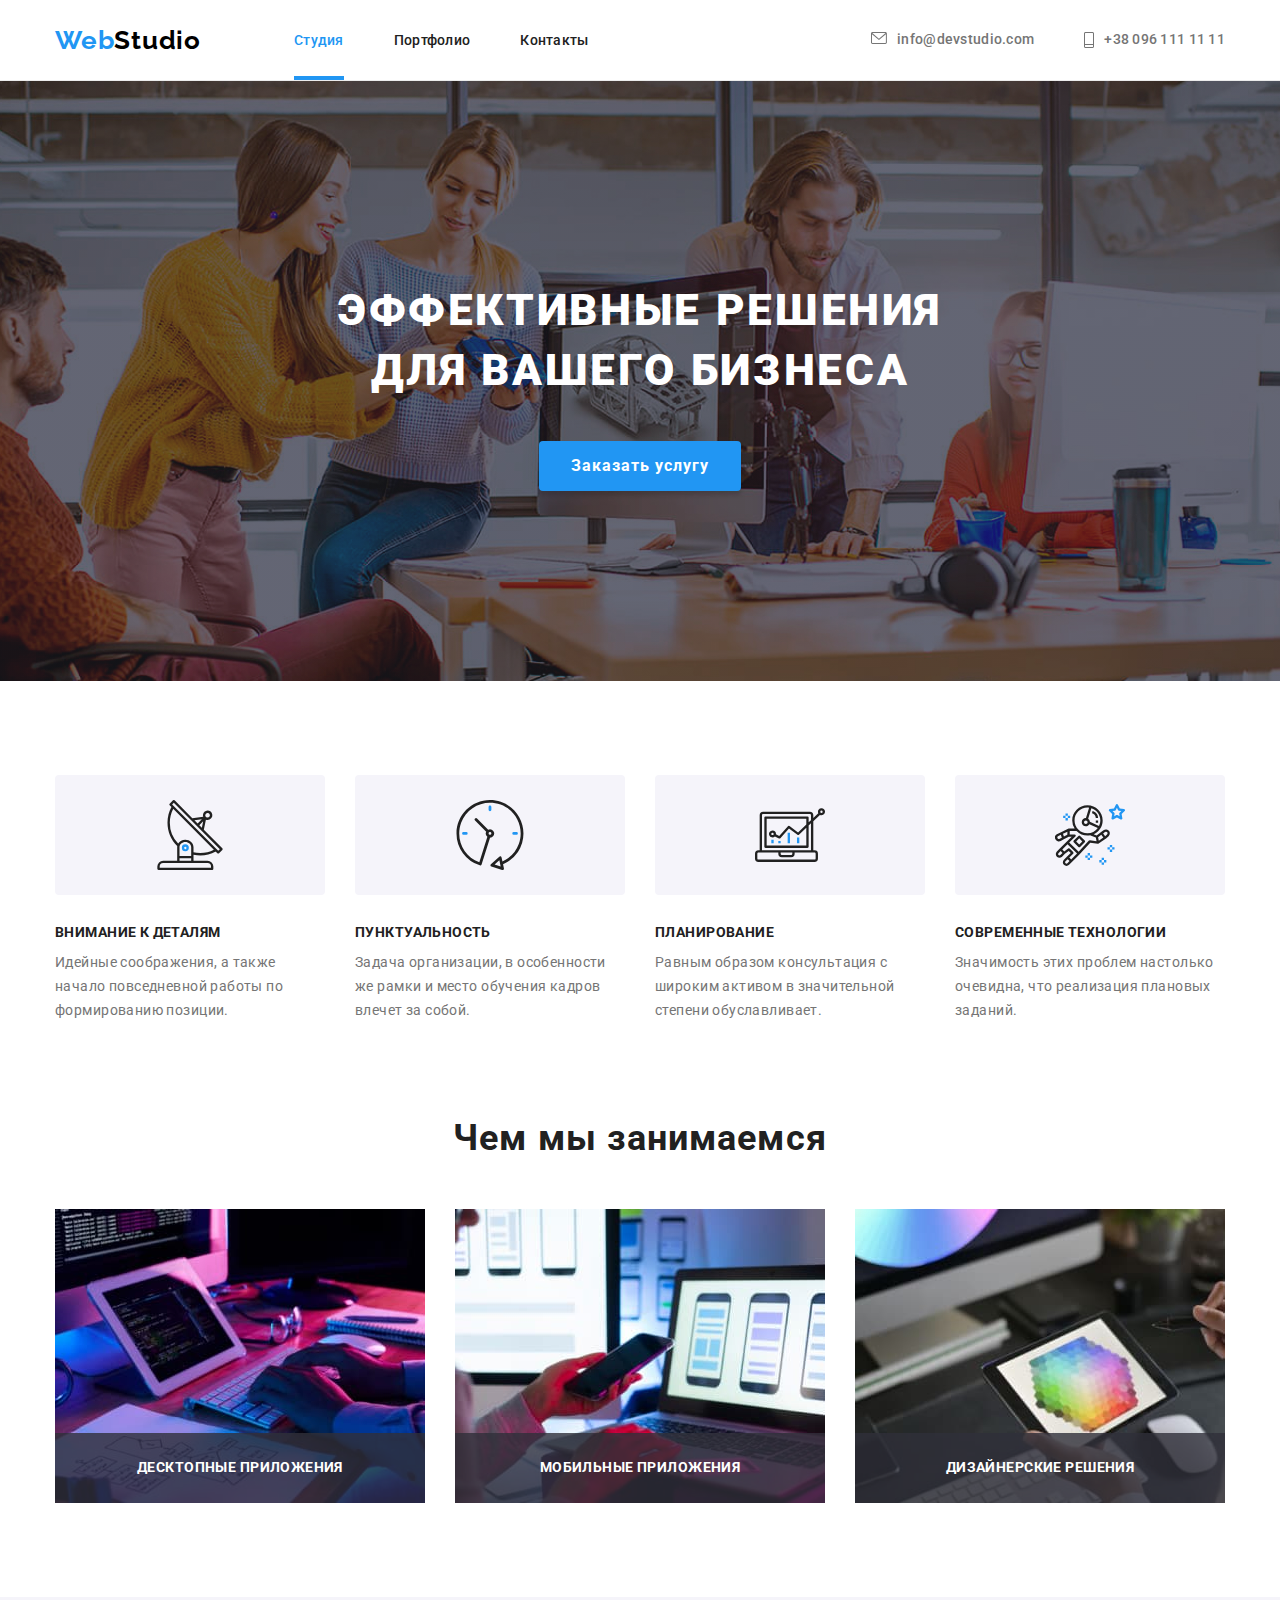
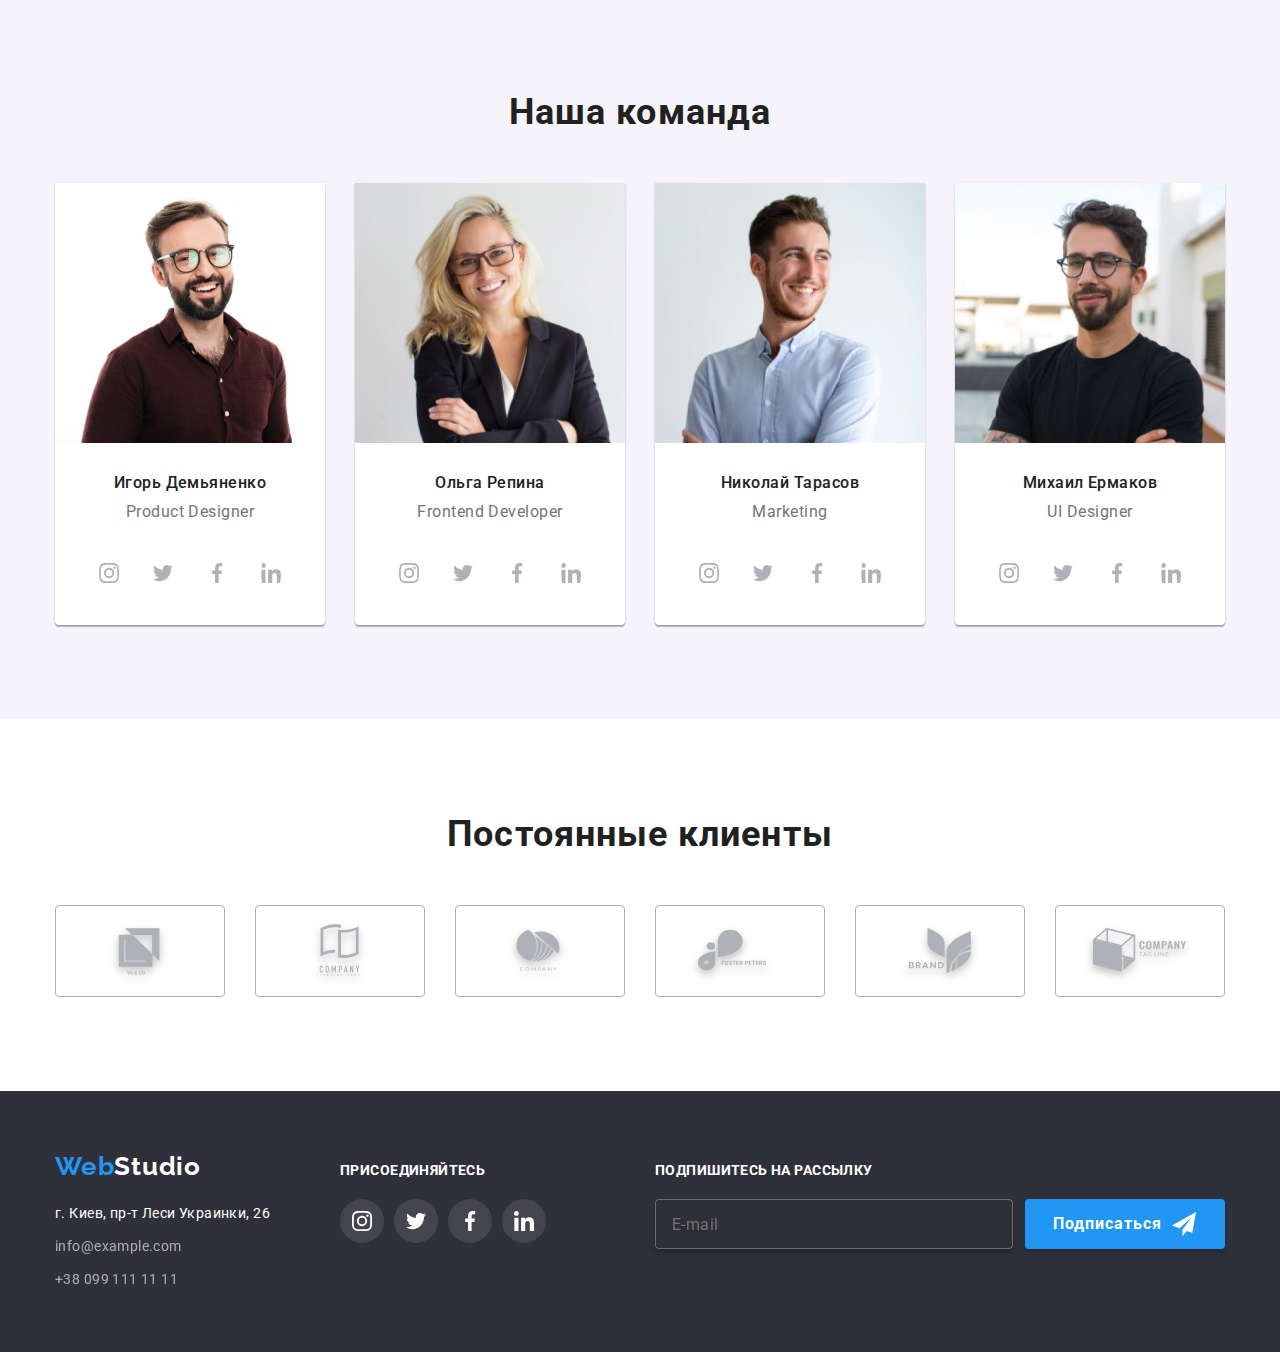
==== index.html @ 556a6ecd "Initial commit" ====
<!DOCTYPE html>
<html lang="ru">
  <head>
    <meta charset="UTF-8" />
    <meta http-equiv="X-UA-Compatible" content="IE=edge" />
    <meta name="viewport" content="width=device-width, initial-scale=1.0" />
    <title>Document</title>
    <link rel="preconnect" href="https://fonts.googleapis.com">
    <link rel="preconnect" href="https://fonts.gstatic.com" crossorigin>
    <link href="https://fonts.googleapis.com/css2?family=Raleway:wght@700&family=Roboto:wght@400;500;700;900&display=swap"
      rel="stylesheet">
    <!-- Normalize -->
    <link
      rel="stylesheet"
      href="https://cdnjs.cloudflare.com/ajax/libs/modern-normalize/1.1.0/modern-normalize.min.css"
    />
    <!-- Custom styles -->
    <link rel="stylesheet" href="./css/styles.css" />
  </head>
  <body class="body">
    <!--header-->
    <header class="header-menu">
      <div class="container header-container">
        <div class="nav-container">
          <nav class="site-nav">
            <a href="index.html" lang="en" class="logo"
              >Web<span lang="en" class="studio">Studio</span></a
            >
            <div class="nav-site-contact">
              <div class="list-contact">
                <ul class="list">
                  <li class="item">
                    <a href="./index.html" class="active-title">Студия</a>
                  </li>
                  <li class="item">
                    <a href="./portfolio.html" class="title">Портфолио</a>
                  </li>
                  <li class="item"><a href="" class="title">Контакты</a></li>
                </ul>
              </div>
            </div>
          </nav>
          <ul class="list">
            <li class="link-contact">
              <a href="mailto:info@devstudio.com" class="header-link">
                <svg class="studio-icon" width="16" height="12">
                  <use href="./images/icons/sprite1.svg#icon-envelope"></use>
                </svg>
                info@devstudio.com</a
              >
            </li>
            <li class="link-contact">
              <a href="tel:+380961111111" class="header-link">
                <svg class="studio-icon" width="10" height="16">
                  <use href="./images/icons/sprite1.svg#icon-Vector"></use>
                </svg>
                +38 096 111 11 11</a
              >
            </li>
          </ul>
        </div>
      </div>
    </header>
    <!--Main-->
    <main>
      <!--effective desicions for your business-->
      <section class="hero-section">
        <div class="hero">
          <h1 class="hero-title">Эффективные решения для вашего бизнеса</h1>
          <button type="button" class="hero-button" data-modal-open="">Заказать услугу</button>
          <div class="backdrop is-hidden" data-modal="">
            <div class="modal">
              <button data-modal-close="" class="closes">
                <svg class="modal-close" width="30" height="30">
                  <use href="./images/icons/sprite1.svg#icon-close-black-18dp"></use>
                </svg>
              </button>
              <form class="modal-form">
              <strong class="modal-text">Оставьте свои данные, мы вам перезвоним</strong>
              <div class="modal-contact-container">
                <label class="modal-contact container-name" for="name">Имя</label>
                <input class="contact-input" type="text" name="name" id="name">
                <svg class="modal-contact-icon" width="18" height="18">
                  <use href="./images/icons/sprite1.svg#icon-person-black-18dp-1"></use>
                </svg>
              </div>
              <div class="modal-contact-container">
                <label class="modal-contact" for="tel">Телефон</label>
                <input class="contact-input" type="tel" name="tel" id="tel">
                <svg class="modal-contact-icon" width="18" height="18">
                  <use href="./images/icons/sprite1.svg#icon-phone-black-18dp-1"></use>
                </svg>
              </div>
              <div class="modal-contact-container">
                <label class="modal-contact" for="mail">Почта</label>
                <input class="contact-input" type="email" name="mail" id="mail">
                <svg class="modal-contact-icon" width="18" height="18">
                  <use href="./images/icons/sprite1.svg#icon-email-black-18dp-1"></use>
                </svg>
              </div>
              <label class="modal-comment" for="comment">Комментарий</label>
              <textarea class="modal-textarea" name="comment" id="comment" placeholder="Введите текст"></textarea>
              <label class="form-checkbox">
                <input class="visually-hidden form-checkbox-input" type="checkbox" name="checkbox" checked="">
                <span class="form-checkbox-custom">
                  <svg class="form-checkbox-icon" width="11" height="8">
                    <use href="./images/icons/sprite1.svg#icon-Vector_modal"></use>
                  </svg>
                </span>
                <span class="text-agreed">Соглашаюсь с рассылкой и принимаю <a class="modal-link" href="">Условия договора</a> </span>
              </label>
              <button class="modal-send" type="submit">Отправить</button>
            </form>
            </div>
          </div>
        </div>
      </section>
      <!--Advantages-->
      <section class="feature-section">
        <div class="container">
          <h2 hidden>Преимущества</h2>
          <ul class="list advantages-list">
            <li class="feature-list feature-item">
              <div class="feature-iconfill">
                <svg class="feature-icons" width="70" height="70">
                  <use href="./images/icons/sprite1.svg#icon-antenna-11"></use>
                </svg>
              </div>
              <h3 class="feature-title">Внимание к деталям</h3>
              <p class="feature-text">
                Идейные соображения, а также начало повседневной работы по
                формированию позиции.
              </p>
            </li>
            <li class="feature-list feature-item">
              <div class="feature-iconfill">
                <svg class="feature-icons" width="70" height="70">
                  <use href="./images/icons/sprite1.svg#icon-clock"></use>
                </svg>
              </div>
              <h3 class="feature-title">Пунктуальность</h3>
              <p class="feature-text">
                Задача организации, в особенности же рамки и место обучения
                кадров влечет за собой.
              </p>
            </li>
            <li class="feature-list feature-item">
              <div class="feature-iconfill">
                <svg class="feature-icons" width="70" height="70">
                  <use href="./images/icons/sprite1.svg#icon-diagram-11"></use>
                </svg>
              </div>
              <h3 class="feature-title">Планирование</h3>
              <p class="feature-text">
                Равным образом консультация с широким активом в значительной
                степени обуславливает.
              </p>
            </li>
            <li class="feature-list feature-item">
              <div class="feature-iconfill">
                <svg class="feature-icons" width="70" height="70">
                  <use href="./images/icons/sprite1.svg#icon-astronaut-11"></use>
                </svg>
              </div>
              <h3 class="feature-title">Современные технологии</h3>
              <p class="feature-text">
                Значимость этих проблем настолько очевидна, что реализация
                плановых заданий.
              </p>
            </li>
          </ul>
        </div>
      </section>
      <!--Activity-->
      <section class="activity-section">
        <div class="container">
          <h2 class="section-title">Чем мы занимаемся</h2>
          <div class="activity-items">
            <ul class="list">
              <li class="activity-list">
                <div class="activity-card">
                <img src="./images/analysis.jpg" alt="analysis" width="370" />
                <div class="activity-position">
                <p class="activity-position-text">Десктопные приложения</p></div></div>
              </li>
              <li class="activity-list">
                <div class="activity-card">
                <img
                  src="./images/consulting.jpg"
                  alt="consulting"
                  width="370"
                />
                <div class="activity-position">
                  <p class="activity-position-text">Мобильные приложения</p>
                </div></div>
              </li>
              <li class="activity-list">
                <div class="activity-card">
                <img
                  src="./images/representation.jpg"
                  alt="representation"
                  width="370"
                />
                <div class="activity-position">
                  <p class="activity-position-text">Дизайнерские решения</p>
                </div></div>
              </li>
            </ul>
          </div>
        </div>
      </section>
      <!--Team-->
      <section class="team">
        <div class="container">
          <h2 class="section-title">Наша команда</h2>
          <ul class="list">
            <li class="team-list">
              <img src="./images/demjanenko.jpg" alt="demjanenko" width="270" />
              <div class="team-description">
                <h3 class="team-name">Игорь Демьяненко</h3>
                <p lang="en" class="team-text">Product Designer</p>
              </div>
              <ul class="socialicons-list list">
                <li class="team-icons">
                  <a
                    class="social-link link"
                    href="instagram"
                    target="_blank"
                    rel="noopener noreffer"
                    aria-label="Instagram-icon"
                  >
                    <svg class="social-icons" width="20" height="20">
                      <use
                        href="./images/icons/sprite1.svg#icon-instagram-2"
                      ></use></svg></a>
                </li>
                <li class="team-icons">
                  <a
                    class="social-link link"
                    href="twitter"
                    target="_blank"
                    rel="noopener noreffer"
                    aria-label="Twitter-icon"
                  >
                    <svg class="social-icons" width="20" height="20">
                      <use
                        href="./images/icons/sprite1.svg#icon-twitter-1"
                      ></use></svg></a>
                </li>
                <li class="team-icons">
                  <a
                    class="social-link link"
                    href="facebook"
                    target="_blank"
                    rel="noopener noreffer"
                    aria-label="Facebook-icon"
                  >
                    <svg class="social-icons" width="20" height="20">
                      <use
                        href="./images/icons/sprite1.svg#icon-facebook-1"
                      ></use></svg></a>
                </li>
                <li class="team-icons">
                  <a
                    class="social-link link"
                    href="linkedin"
                    target="_blank"
                    rel="noopener noreffer"
                    aria-label="Linkedin-icon"
                  >
                    <svg class="social-icons" width="20" height="20">
                      <use
                        href="./images/icons/sprite1.svg#icon-linkedin-1"
                      ></use></svg></a>
                </li>
              </ul>
            </li>
            <li class="team-list">
              <img src="./images/repina.jpg" alt="repina" width="270" />
              <div class="team-description">
                <h3 class="team-name">Ольга Репина</h3>
                <p lang="en" class="team-text">Frontend Developer</p>
              </div>
              <ul class="socialicons-list list">
                <li class="team-icons">
                  <a class="social-link link" href="instagram" target="_blank" rel="noopener noreffer" aria-label="Instagram-icon">
                    <svg class="social-icons" width="20" height="20">
                      <use href="./images/icons/sprite1.svg#icon-instagram-2"></use>
                    </svg></a>
                </li>
                <li class="team-icons">
                  <a class="social-link link" href="twitter" target="_blank" rel="noopener noreffer" aria-label="Twitter-icon">
                    <svg class="social-icons" width="20" height="20">
                      <use href="./images/icons/sprite1.svg#icon-twitter-1"></use>
                    </svg></a>
                </li>
                <li class="team-icons">
                  <a class="social-link link" href="facebook" target="_blank" rel="noopener noreffer" aria-label="Facebook-icon">
                    <svg class="social-icons" width="20" height="20">
                      <use href="./images/icons/sprite1.svg#icon-facebook-1"></use>
                    </svg></a>
                </li>
                <li class="team-icons">
                  <a class="social-link link" href="linkedin" target="_blank" rel="noopener noreffer" aria-label="Linkedin-icon">
                    <svg class="social-icons" width="20" height="20">
                      <use href="./images/icons/sprite1.svg#icon-linkedin-1"></use>
                    </svg></a>
                </li>
              </ul>
            </li>
            <li class="team-list">
              <img src="./images/tarasov.jpg" alt="tarasov" width="270" />
              <div class="team-description">
                <h3 class="team-name">Николай Тарасов</h3>
                <p lang="en" class="team-text">Marketing</p>
              </div>
              <ul class="socialicons-list list">
                <li class="team-icons">
                  <a class="social-link link" href="instagram" target="_blank" rel="noopener noreffer" aria-label="Instagram-icon">
                    <svg class="social-icons" width="20" height="20">
                      <use href="./images/icons/sprite1.svg#icon-instagram-2"></use>
                    </svg></a>
                </li>
                <li class="team-icons">
                  <a class="social-link link" href="twitter" target="_blank" rel="noopener noreffer" aria-label="Twitter-icon">
                    <svg class="social-icons" width="20" height="20">
                      <use href="./images/icons/sprite1.svg#icon-twitter-1"></use>
                    </svg></a>
                </li>
                <li class="team-icons">
                  <a class="social-link link" href="facebook" target="_blank" rel="noopener noreffer" aria-label="Facebook-icon">
                    <svg class="social-icons" width="20" height="20">
                      <use href="./images/icons/sprite1.svg#icon-facebook-1"></use>
                    </svg></a>
                </li>
                <li class="team-icons">
                  <a class="social-link link" href="linkedin" target="_blank" rel="noopener noreffer" aria-label="Linkedin-icon">
                    <svg class="social-icons" width="20" height="20">
                      <use href="./images/icons/sprite1.svg#icon-linkedin-1"></use>
                    </svg></a>
                </li>
              </ul>
            </li>
            <li class="team-list">
              <img src="./images/ermakov.jpg" alt="ermakov" width="270" />
              <div class="team-description">
                <h3 class="team-name">Михаил Ермаков</h3>
                <p lang="en" class="team-text">UI Designer</p>
              </div>
              <ul class="socialicons-list list">
                <li class="team-icons">
                  <a class="social-link link" href="instagram" target="_blank" rel="noopener noreffer" aria-label="Instagram-icon">
                    <svg class="social-icons" width="20" height="20">
                      <use href="./images/icons/sprite1.svg#icon-instagram-2"></use>
                    </svg></a>
                </li>
                <li class="team-icons">
                  <a class="social-link link" href="twitter" target="_blank" rel="noopener noreffer" aria-label="Twitter-icon">
                    <svg class="social-icons" width="20" height="20">
                      <use href="./images/icons/sprite1.svg#icon-twitter-1"></use>
                    </svg></a>
                </li>
                <li class="team-icons">
                  <a class="social-link link" href="facebook" target="_blank" rel="noopener noreffer" aria-label="Facebook-icon">
                    <svg class="social-icons" width="20" height="20">
                      <use href="./images/icons/sprite1.svg#icon-facebook-1"></use>
                    </svg></a>
                </li>
                <li class="team-icons">
                  <a class="social-link link" href="linkedin" target="_blank" rel="noopener noreffer" aria-label="Linkedin-icon">
                    <svg class="social-icons" width="20" height="20">
                      <use href="./images/icons/sprite1.svg#icon-linkedin-1"></use>
                    </svg></a>
                </li>
              </ul>
            </li>
          </ul>
        </div>
      </section>
      <!--Clients-->
      <section class="client-section">
        <div class="container">
          <h2 class="section-title">Постоянные клиенты</h2>
          <ul class="list">
            <li class="client-icons">
              <a
                class="clients-link"
                href="client1"
                target="_blank"
                rel="noopener noreffer"
                aria-label="Client1-icon"
              >
                <svg class="clientsocial-icons" width="106" height="60">
                  <use href="./images/icons/sprite1.svg#icon-Logo"></use></svg></a>
            </li>
            <li class="client-icons">
              <a
                class="clients-link"
                href="client2"
                target="_blank"
                rel="noopener noreffer"
                aria-label="Client2-icon"
              >
                <svg class="clientsocial-icons" width="106" height="60">
                  <use href="./images/icons/sprite1.svg#icon-Logo-2"></use></svg></a>
            </li>
            <li class="client-icons">
              <a
                class="clients-link"
                href="client3"
                target="_blank"
                rel="noopener noreffer"
                aria-label="Client3-icon"
              >
                <svg class="clientsocial-icons" width="106" height="60">
                  <use href="./images/icons/sprite1.svg#icon-Logo-3"></use></svg></a>
            </li>
            <li class="client-icons">
              <a
                class="clients-link"
                href="client4"
                target="_blank"
                rel="noopener noreffer"
                aria-label="Client4-icon"
              >
                <svg class="clientsocial-icons" width="106" height="60">
                  <use href="./images/icons/sprite1.svg#icon-Logo-4"></use></svg></a>
            </li>
            <li class="client-icons">
              <a
                class="clients-link"
                href="client5"
                target="_blank"
                rel="noopener noreffer"
                aria-label="Client5-icon"
              >
                <svg class="clientsocial-icons" width="106" height="60">
                  <use href="./images/icons/sprite1.svg#icon-Logo-5"></use></svg></a>
            </li>
            <li class="client-icons">
              <a
                class="clients-link"
                href="client6"
                target="_blank"
                rel="noopener noreffer"
                aria-label="Client6-icon"
              >
                <svg class="clientsocial-icons" width="106" height="60">
                  <use href="./images/icons/sprite1.svg#icon-Logo-6"></use></svg></a>
            </li>
          </ul>
        </div>
      </section>
    </main>
    <!--Footer-->
    <footer class="footer-section">
      <section>
        <div class="container">
          <div class="footer-ancors">
          <div class="footer-contact">
            <h2 lang="en" class="logo">
              Web<span lang="en" class="footer-studio">Studio</span>
            </h2>
            <address>
              <ul class="list">
                <li>
                  <p class="footer-address">г. Киев, пр-т Леси Украинки, 26</p>
                </li>
                <li class="contact-list">
                  <a href="mailto:info@example.com" class="contact"
                    >info@example.com</a
                  >
                </li>
                <li class="contact-list">
                  <a href="tel:+380991111111" class="contact"
                    >+38 099 111 11 11</a
                  >
                </li>
              </ul>
            </address>
          </div>
          <div class="footer-social">
            <h3 class="footer-title">ПРИСОЕДИНЯЙТЕСЬ</h3>
            <ul class="socialicons list">
              <li class="team-icons">
                <a
                  class="footer-link"
                  href="instagram"
                  target="_blank"
                  rel="noopener noreffer"
                  aria-label="Instagram-icon"
                >
                  <svg class="connect-icons" width="20" height="20">
                    <use
                      href="./images/icons/sprite1.svg#icon-instagram-2"
                    ></use></svg></a>
              </li>
              <li class="team-icons">
                <a
                  class="footer-link"
                  href="twitter"
                  target="_blank"
                  rel="noopener noreffer"
                  aria-label="Twitter-icon"
                >
                  <svg class="connect-icons" width="20" height="20">
                    <use
                      href="./images/icons/sprite1.svg#icon-twitter-1"
                    ></use></svg></a>
              </li>
              <li class="team-icons">
                <a
                  class="footer-link"
                  href="facebook"
                  target="_blank"
                  rel="noopener noreffer"
                  aria-label="Facebook-icon"
                >
                  <svg class="connect-icons" width="20" height="20">
                    <use
                      href="./images/icons/sprite1.svg#icon-facebook-1"
                    ></use></svg></a>
              </li>
              <li class="team-icons">
                <a
                  class="footer-link"
                  href="linkedin"
                  target="_blank"
                  rel="noopener noreffer"
                  aria-label="Linkedin-icon"
                >
                  <svg class="connect-icons" width="20" height="20">
                    <use
                      href="./images/icons/sprite1.svg#icon-linkedin-1"
                    ></use></svg></a>
              </li>
            </ul>
            </div>
            <div class="footer-subscribe">
              <p class="footer-title">Подпишитесь на рассылку</p>
              <form class="footer-form">
                <div class="footer-mail">
                  <label class="label-mail">
                    <input class="input-mail" type="email" name="mail" placeholder="E-mail">
                  </label>
                </div>
                <button class="footer-btn" type="submit">Подписаться
                  <svg class="footer-icon-btn" width="24" height="24">
                    <use href="./images/icons/sprite1.svg#icon-icon-send"></use>
                  </svg>
                </button>
              </form>
            </div>
          </div>
        </div>
      </section>
    </footer>
    <script src="./js/modal.js"></script>
  </body>
</html>
---- css/styles.css ----
html {
    box-sizing: border-box;
}
:root {
    --primary-text-color: #757575;
    --title-text-color: #212121;
    --link-text-color: #2196F3;
    --logo-text-studio-color: #000000;
    --accent-text-color: #FFFFFF;
    --primary-background-color: #FFFFFF;
    --background-footer: #2F303A;
    --button-color: #2196F3;
    --secondary-background-color: #F5F4FA;
    --list-background-color: #EEEEEE;
    --border-color: #ECECEC;
    --icon-color: #AFB1B8;
}

.container {
    width: 1200px;
    padding-left: 15px;
    padding-right: 15px;
    margin-left: auto;
    margin-right: auto;
}
.body {
    background-color: var(--primary-background-color);
    color: var(--primary-text-color);
    font-family: Roboto, sans-serif;
    font-size: 14px;
    margin: 0px;
}
ul {
    padding: 0;
    margin: 0;
}
h1,
h2,
h3,
h4,
h5,
h6,
p {
    margin: 0;
}

/*Header*/
.header-container {
border-bottom: 1px;
border: var(--border-color);
}
.header-menu {
    border-bottom: 1px solid var(--border-color);
}
.nav-container {
display: flex;
}
.section {
    padding-top: 94px;
    padding-bottom: 94px;
}
.site-nav {
    display: flex;
    align-items: center;
    margin-right: auto;
}
.list {
    display: flex;
    align-items: center;
}
.logo {
    color: var(--link-text-color);
    font-family: 'Raleway';
    font-weight: 700;
    font-size: 26px;
    line-height: 1.19;
    letter-spacing: 0.03em;
    text-decoration: none;
    padding-top: 24px;
    padding-bottom: 24px;
    margin-right: 93px;
}

.studio {
    color: var(--logo-text-studio-color);
    font-family: 'Raleway';
    font-weight: 700;
    font-size: 26px;
    line-height: 1.19;
    letter-spacing: 0.03em;
    text-decoration: none;
}

.list {
    list-style-type: none;
    padding: 0px;
    margin: 0px;
}
.nav-site-contact {
    margin-right: auto;
    margin-left: auto;
}
.list-contact {
    margin-right: auto;
    margin-left: auto;
}

.list .item {
    margin-right: 50px;
}
.list .item:last-child {
    margin-right: 0px;
}
.title {
    color: var(--title-text-color);
    font-family: inherit;
    font-weight: 500;
    line-height: 1.14;
    letter-spacing: 0.02em;
    text-decoration: none;
    padding-top: 32px;
    padding-bottom: 32px;
    transition: color 250ms cubic-bezier(0.4, 0, 0.2, 1);
}

.title:hover,
.title:focus {
    color: var(--link-text-color);
}
.active-title {
    color: var(--link-text-color);
    font-family: inherit;
    font-weight: 500;
    line-height: 1.14;
    letter-spacing: 0.02em;
    text-decoration: none;
    padding-top: 32px;
    padding-bottom: 32px;
    position: relative;
}
.active-title::after {
    content: '';
    display: block;
    width: 100%;
    height: 4px;
    background-color: var(--link-text-color);
    position: absolute;
    bottom: 0;
    left: 0;
}
.list .item:first-child {
    margin-left: 0px;
}
.list .item:last-child {
    margin-right: 0px;
}
/*Contact links*/
.link {
    color: var(--primary-text-color);
    font-family: inherit;
    text-decoration: none;
    font-weight: 500;
    font-size: 14px;
    line-height: 1.14;
    letter-spacing: 0.02em;
    padding-top: 32px;
    padding-bottom: 32px;
    transition: color 250ms cubic-bezier(0.4, 0, 0.2, 1);
}
.link-contact {
    margin-right: 50px;
}
.link-contact:last-child {
    margin-right: 0px;
}
.contact {
    transition: color 250ms cubic-bezier(0.4, 0, 0.2, 1);
}
.link:hover,
.link:focus,
.contact:hover,
.contact:focus,
.header-link:hover,
.header-link:focus {
    color: var(--link-text-color);
}
.header-link {
    color: var(--primary-text-color);
        font-family: inherit;
        text-decoration: none;
        font-weight: 500;
        font-size: 14px;
        line-height: 1.14;
        letter-spacing: 0.02em;
        padding-top: 32px;
        padding-bottom: 32px;
        display: flex;
        transition: color 250ms cubic-bezier(0.4, 0, 0.2, 1);
}
.studio-icon {
    fill: currentColor;
    margin-right: 10px;
    transition: fill 250ms cubic-bezier(0.4, 0, 0.2, 1);
}
.studio-icon:hover,
.studio-icon:focus {
    fill: currentColor;
}


/*Hero*/
.hero {
    text-align: center;  
    padding: 200px 0;
    background-color: var(--background-footer);
    max-width: 1600px;
    height: 600px;
    margin-left: auto;
    margin-right: auto;
    background-image: linear-gradient(to right,
            rgba(47, 48, 58, 0.4), rgba(47, 48, 58, 0.4)),
    url(../images/hero.jpg);
    background-repeat: no-repeat;
    background-position: center;
    background-size: cover;
}


.hero-title {
    color: var(--accent-text-color);
    font-weight: 900;
    font-size: 44px;
    line-height: 1.36;
    letter-spacing: 0.06em;
    text-transform: uppercase;
    text-align: center;
    width: 696px;
    margin-top: 0px;
    margin-bottom: 40px;
    margin-right: auto;
    margin-left: auto;
}

.hero-button {
    color: var(--accent-text-color);
    background-color: var(--link-text-color);
    cursor: pointer;
    font-family: inherit;
    font-weight: 700;
    font-size: 16px;
    line-height: 1.88;
    box-shadow: 0px 4px 4px rgba(0, 0, 0, 0.15);
    border-radius: 4px;
    letter-spacing: 0.06em;
    border: transparent;
    padding: 10px 32px;
}
.is-hidden {
    visibility: hidden;
    opacity: 0;
    pointer-events: none;
}
.backdrop {
    position: fixed;
    left: 0;
    top: 0;
    width: 100%;
    height: 100%;
    transition: opacity 250ms cubic-bezier(0.4, 0, 0.2, 1), visibility 250ms cubic-bezier(0.4, 0, 0.2, 1);
    background: rgba(0, 0, 0, 0.2);
    z-index: 5;
}
.modal {
    position: absolute;
    top: 50%;
    left: 50%;
    padding: 40px;
    transform: translate(-50%, -50%);
    width: 528px;
    height: 581px;
    background-color: var(--accent-text-color);
    box-shadow: 0px 1px 3px rgb(0 0 0 / 12%), 0px 1px 1px rgb(0 0 0 / 14%), 0px 2px 1px rgb(0 0 0 / 20%);
    border-radius: 4px;
}
.modal-text {
    font-style: normal;
        font-weight: 700;
        font-size: 20px;
        line-height: 1.15;
        text-align: center;
        letter-spacing: 0.03em;
        color: var(--title-text-color);
        margin-top: 40px;
}
.modal-contact-container {
    display: block;
    position: relative;
    margin-bottom: 10px;
    transition: color 250ms cubic-bezier(0.4, 0, 0.2, 1);
}
.modal-contact-container:hover,
.modal-contact-container:focus {
    color: var(--link-text-color);
}
.modal-contact {
    display: flex;
    margin-top: 12px;
    margin-bottom: 4px;
    font-size: 12px;
    line-height: 1.17;
    letter-spacing: 0.01em;
    color: var(--primary-text-color);
}
.contact-input {
    width: 100%;
    height: 40px;
    padding-top: 4px;
    padding-right: 6px;
    padding-bottom: 4px;
    padding-left: 42px;
    border: 1px solid rgba(33, 33, 33, 0.2);
    border-radius: 4px;
    cursor: pointer;
    transition: border 250ms cubic-bezier(0.4, 0, 0.2, 1);
}
.contact-input:hover,
.contact-input:focus {
    border: 1px solid var(--link-text-color);
    outline: none;
}
.modal-contact-icon {
    position: absolute;
    left: 12px;
    transform: translateY(11px);
    fill: var(--title-text-color);
    transition: fill 250ms cubic-bezier(0.4, 0, 0.2, 1);
}
.modal-contact-icon:focus,
.modal-contact-icon:hover {
    fill: var(--link-text-color);
}
.modal-comment {
        display: flex;
        margin-bottom: 4px;
        font-weight: 400;
        font-size: 12px;
        line-height: 1.67;
        letter-spacing: 0.01em;
        color: var(--primary-text-color);
}
.modal-textarea {
    display: block;
        width: 100%;
        height: 120px;
        margin-bottom: 20px;
        padding: 12px 16px;
        font-weight: 400;
        font-size: 14px;
        line-height: 1.14;
        letter-spacing: 0.01em;
        color: rgba(117, 117, 117, 0.5);
        border: 1px solid rgba(33, 33, 33, 0.2);
        border-radius: 4px;
        cursor: pointer;
        resize: none;
        transition: border 250ms cubic-bezier(0.4, 0, 0.2, 1);
}
.modal-textarea:focus,
.modal-textarea:hover {
    border: 1px solid var(--link-text-color);
}
.form-checkbox {
    display: flex;
    align-items: center;
    justify-content: center;
    gap: 7px;
    margin-bottom: 30px;
}
.visually-hidden {
    position: absolute;
    width: 1px;
    height: 1px;
    margin: -1px;
    padding: 0;
    overflow: hidden;
    border: 0;
    clip: rect(0 0 0 0);
}
.form-checkbox-input:checked+.form-checkbox-custom {
    background-color: var(--link-text-color);
    outline: 2px solid var(--link-text-color);
}
.form-checkbox-custom {
    display: inline-flex;
    align-items: center;
    justify-content: center;
    width: 16px;
    height: 15px;
    outline: 2px solid var(--title-text-color);
    outline-offset: -2px;
    border-radius: 2px;
    transition: outline-color 250ms cubic-bezier(0.4, 0, 0.2, 1);
}
.text-agreed {
    font-weight: 400;
    font-size: 14px;
    line-height: 1.71;
    letter-spacing: 0.03em;
    color: var(--primary-text-color);
}
.modal-send {
        display: flex;
        align-items: center;
        justify-content: center;
        margin-right: auto;
        margin-left: auto;
        width: 200px;
        height: 50px;
        font-weight: 700;
        font-size: 16px;
        line-height: 1.88;
        letter-spacing: 0.06em;
        color: var(--accent-text-color);
        background: var(--button-color);
        box-shadow: 0px 4px 4px rgb(0 0 0 / 15%);
        border-radius: 4px;
        border: none;
        cursor: pointer;
        transition: box-shadow 250ms cubic-bezier(0.4, 0, 0.2, 1), background-color 250ms cubic-bezier(0.4, 0, 0.2, 1);
}
.modal-send:focus,
.modal-send:hover {
        background-color: #188CE8;
        box-shadow: 0px 4px 4px rgb(0 0 0 / 15%);
}
.modal-link {
    font-weight: 400;
    font-size: 14px;
    line-height: 1.71;
    letter-spacing: 0.03em;
    text-decoration-line: underline;
    color: var(--link-text-color);
}
.closes {
    position: absolute;
    top: 8px;
    right: 8px;
    display: flex;
    align-items: center;
    justify-content: center;
    width: 30px;
    height: 30px;
    border: 1px solid rgba(0, 0, 0, 0.1);
    border-radius: 50%;
    background: transparent;
    cursor: pointer;
}
.modal-close {
    height: 11px;
    width: 11px;
}
.modal-close:focus,
.modal-close:hover,
.closes:focus,
.closes:hover {
    fill: var(--link-text-color);
}

/*Advantages*/
.feature-section {
    padding-top: 94px;
    padding-bottom: 94px;
}
.advantages-list  {
display: flex;
}
.feature-iconfill {
    width: 270px;
    height: 120px;
    margin-bottom: 30px;
    background-color: var(--secondary-background-color);
    border-radius: 4px;
    display: flex;
        align-items: center;
        justify-content: center;
}
.feature-item {
    padding: 0px;
    margin-right: 30px;
}  
.feature-item:last-child {
    margin-right: 0px;
}
.feature-list {
    width: 270px;
}
.feature-title {
    color: var(--title-text-color);
    font-weight: 700;
    line-height: 1.14;
    font-size: 14px;
    letter-spacing: 0.03em;
    text-transform: uppercase;
    margin-bottom: 10px;
}
.feature-text {
    line-height: 1.71;
    letter-spacing: 0.03em;
}
/*Activity*/
.activity-section {
    padding-bottom: 94px;
    margin-top: 0px;
}
.activity-items {
    display: flex;
    justify-content: center;
}
.section-title {
    color: var(--title-text-color);
    font-weight: 700;
    font-size: 36px;
    line-height: 1.17;
    text-align: center;
    letter-spacing: 0.03em;
    margin-top: 0px;
    margin-bottom: 50px;
}
.activity-card {
    position: relative;
    margin: 0;
}
.activity-card img {
    display: block;
    max-width: 100%;
}
.activity-position {
    position: absolute;
        left: 0;
        bottom: 0;
        display: flex;
        width: 100%;
        padding-top: 27px;
        padding-bottom: 27px;
        justify-content: center;
        align-items: center;
        color: var(--accent-text-color);
        background-color: rgba(47, 48, 58, 0.8);
}
.activity-position-text {
    font-weight: 700;
        font-size: 14px;
        line-height: 1.14;
        text-align: center;
        letter-spacing: 0.03em;
        text-transform: uppercase;
        color: var(--accent-text-color);
        margin: 0;
}
.activity-list:not(:last-child) {
    margin-right: 30px;
}

/*Team*/
.team {
    background-color: var(--secondary-background-color);
    padding-top: 94px;
    padding-bottom: 94px;
    margin-bottom: 0px;
}
.team .section-title {
    margin-bottom: 50px;
}
.team-list {
    background-color: var(--primary-background-color);
    box-shadow: 0px 1px 3px rgb(0 0 0 / 12%), 0px 1px 1px rgb(0 0 0 / 14%), 0px 2px 1px rgb(0 0 0 / 20%);
        border-radius: 0px 0px 4px 4px;
}
.team-list:not(:last-child) {
    margin-right: 30px;
}
.team .section-title {
    margin-bottom: 50px;
}
.team-list img {
    display: block;
    max-width: 100%;
    height: auto;
}
.team-description {
    margin-top: 30px;
    margin-bottom: 30px;
}
.team-name {
    color: var(--title-text-color);
    font-family: inherit;
    font-weight: 500;
    font-size: 16px;
    line-height: 1.19;
    text-align: center;
    letter-spacing: 0.03em;
    margin-bottom: 10px;
}
.team-text {
    font-family: inherit;
    font-size: 16px;
    line-height: 1.19;
    text-align: center;
    letter-spacing: 0.03em;
    margin-bottom: 16px;
}
.socialicons-list {
    margin-left: 32px;
    margin-bottom: 30px;
}
.social-icons {
    text-decoration: none;
    fill: currentColor;
    width: 44px;
        height: 44px;
        border-radius: 50%;
        transition: fill 250ms cubic-bezier(0.4, 0, 0.2, 1);
}
.social-icons:focus,
.social-icons:hover {
    fill: currentColor;
}
.team-icons {
    margin-right: 10px;
    text-decoration: none;
}
.team-icons:last-child {

margin-right: 0px;
}
.social-link {
    display: flex;
    justify-content: center;
    align-items: center;
    width: 44px;
    height: 44px;
    border-radius: 50%;
    padding: 12px;
    color: var(--icon-color);
    transition: border-radius 250ms cubic-bezier(0.4, 0, 0.2, 1), background-color 250ms cubic-bezier(0.4, 0, 0.2, 1), color 250ms cubic-bezier(0.4, 0, 0.2, 1);
}

.social-link:hover,
.social-link:focus,
.team-icons .link:focus,
.team-icons .link:hover {
    border-radius: 50%;
    background-color: #2196F3;
    color: var(--accent-text-color);  
}

/*Clients-section*/
.client-section {
    padding-top: 94px;
    padding-bottom: 94px;
    margin-bottom: 0px;
}
.clients-link {
    color: var(--primary-text-color);
        font-family: inherit;
        text-decoration: none;
        font-weight: 500;
        font-size: 14px;
        line-height: 1.14;
        letter-spacing: 0.02em;
    filter: drop-shadow(0px 4px 4px rgba(0, 0, 0, 0.25));
    width: 100%;
    height: 100%;
    display: flex;
    align-items: center;
    justify-content: center;
    color: var(--icon-color);
    transition: fill 250ms cubic-bezier(0.4, 0, 0.2, 1), color 250ms cubic-bezier(0.4, 0, 0.2, 1);
}

.clients-link:hover,
.clients-link:focus {
    fill: var(--icon-color); 
    color: var(--link-text-color);
}

.client-icons {
    margin-right: 30px;
    width: 170px;
    height: 92px;
    display: flex;
    align-items: center;
    justify-content: center;
    border: 1px solid var(--icon-color);
    border-radius: 4px;
    transition: border 250ms cubic-bezier(0.4, 0, 0.2, 1), border-radius 250ms cubic-bezier(0.4, 0, 0.2, 1);
}
.clientsocial-icons {
    fill: currentColor;
    transition: fill 250ms cubic-bezier(0.4, 0, 0.2, 1);
}
.clientsocial-icons:hover,
.clientsocial-icons:focus {
    fill: currentColor;
}
.client-icons:last-child {
    margin-right: 0px;
}
.client-icons:hover,
.client-icons:focus {
    border: 1px solid #2196F3;
        border-radius: 4px;
}
/*Footer*/
.footer-section {
    background-color: var(--background-footer);
    padding-top: 60px;
    padding-bottom: 60px;
}
.footer-ancors {
    display: flex;
    align-items: baseline;
}
.socialicons {
    margin: 0;
}
.footer-link {
    display: flex;
    align-items: center;
    justify-content: center;
    fill: var(--accent-text-color);
    width: 44px;
    height: 44px;
    border-radius: 50%;
    background: rgba(255, 255, 255, 0.1);
    transition: fill 250ms cubic-bezier(0.4, 0, 0.2, 1), background-color 250ms cubic-bezier(0.4, 0, 0.2, 1);
}
.connect-icons {
        fill: var(--accent-text-color);
        transition: fill 250ms cubic-bezier(0.4, 0, 0.2, 1);
}
.footer-link:hover,
.footer-link:focus {
        fill: var(--accent-text-color);
        background-color: #2196F3;
}
.connect-icons:hover,
.connect-icons:focus {
    fill: var(--accent-text-color);
}
.footer-contact {
    margin-right: 70px;
}
.footer-section .logo {
    padding: 0;
    margin-bottom: 20px;
    margin-top: 0px;
    margin-right: 0;
}

.footer-studio {
    color: var(--primary-background-color);
    font-family: 'Raleway';
    font-style: normal;
    font-weight: 700;
    font-size: 26px;
    line-height: 1.19;
    letter-spacing: 0.03em;
}
.footer-address {
    color: var(--accent-text-color);
    font-style: normal;
    font-weight: 400;
    font-size: 14px;
    line-height: 1.71;
    letter-spacing: 0.03em;
    margin-bottom: 9px;
}
address .list {
display: flex;
flex-direction: column;
align-items: flex-start;
}

.contact-list:not(:last-child) {
    margin-bottom: 9px;
}
.contact {
    color: var(--accent-text-color);
    opacity: 0.6;
    font-style: normal;
    font-weight: 400;
    font-size: 14px;
    line-height: 1.71;
    letter-spacing: 0.03em;
    text-decoration: none;
}
.footer-title {
    color: var(--accent-text-color);
    margin-bottom: 20px;
    font-weight: 700;
        font-size: 14px;
        line-height: 1.14;
        letter-spacing: 0.03em;
        text-transform: uppercase;
        text-decoration: none;
}
.footer-subscribe {
    position: relative;
    margin-left: auto;
}
.footer-title {
    margin-bottom: 20px;
    font-style: normal;
    font-weight: 700;
    font-size: 14px;
    line-height: 1.14;
    letter-spacing: 0.03em;
    text-transform: uppercase;
    color: var(--accent-text-color);
}
.footer-form {
    display: flex;
}
.footer-mail {
    position: relative;
}
.input-mail {
    display: flex;
    align-items: center;
    width: 358px;
    height: 50px;
    margin-right: 12px;
    padding: 15px 16px;
    font-weight: 400;
    font-size: 16px;
    line-height: 1.25;
    letter-spacing: 0.03em;
    color: var(--accent-text-color);
    box-shadow: 0px 4px 4px rgb(0 0 0 / 25%);
    background-color: transparent;
    border: 1px solid rgba(255, 255, 255, 0.3);
    filter: drop-shadow(0px 4px 4px rgba(0, 0, 0, 0.15));
    border-radius: 4px;
}
.footer-btn {
    display: flex;
    align-items: center;
    text-align: center;
    padding: 10px 28px;
    width: 200px;
    height: 50px;
    font-weight: 700;
    font-size: 16px;
    line-height: 1.88;
    letter-spacing: 0.06em;
    color: var(--accent-text-color);
    background: var(--button-color);
    border: none;
    box-shadow: 0px 4px 4px rgb(0 0 0 / 15%);
    border-radius: 4px;
    text-transform: none;
}
.footer-icon-btn {
    margin-left: 10px;
    top: 10;
    right: 0;
    transform: translateY(0);
}
/*Portfolio*/
.portfolio-section {
    padding-top: 94px;
    padding-bottom: 94px;
}
.profile-btn-list {
    display: flex;
    justify-content: center;
    margin-bottom: 50px;
}
.profile-btn {
    background-color: var(--secondary-background-color);
    color: var(--title-text-color);
    cursor: pointer;
    font-family: inherit;
    font-weight: 500;
    font-size: 16px;
    line-height: 1.63;
    text-align: center;
    letter-spacing: 0.03em;
    margin-left: 8px;
    padding: 6px 22px;
    border-radius: 4px;
    border: var(--secondary-background-color);
    transition: color 250ms cubic-bezier(0.4, 0, 0.2, 1), background-color 250ms cubic-bezier(0.4, 0, 0.2, 1);
}

.profile-btn:hover,
.profile-btn:focus {
    color: var(--accent-text-color);
    background-color: var(--link-text-color);
}

.current-button {
    color: var(--accent-text-color);
    background-color: var(--link-text-color);
    font-family: inherit;
    font-weight: 500;
    font-size: 16px;
    line-height: 1.63;
    text-align: center;
    letter-spacing: 0.03em;
    display: inline-block;
    padding: 6px 22px;
    border-radius: 4px;
    border: var(--link-text-color);
}
.portfolio-container {
    margin: 0px;
    padding: 0px;
}
.portfolio-container>.list {
    display: flex;
    flex-wrap: wrap;
}
.portfolio-list {
    width: 370px;
    margin-right: 30px;
    margin-bottom: 30px;
    border: 1px;
    border: var(--list-background-color);
    border-bottom: 1px solid var(--list-background-color);
    transition: box-shadow 250ms cubic-bezier(0.4, 0, 0.2, 1);
}
.portfolio-list:nth-child(3n) {
    margin-right: 0px;
}
.portfolio-list:nth-last-child(-n+3) {
margin-bottom: 0px;
}
.portfolio-list:hover,
.portfolio-list:focus {
box-shadow: 0px 1px 1px rgba(0, 0, 0, 0.12),
        0px 4px 4px rgba(0, 0, 0, 0.06),
        1px 4px 6px rgba(0, 0, 0, 0.16);
}
.portfolio-list a img {
    display: block;
    max-width: 100%;
    height: auto;
}

.portfolio-ancor {
    text-decoration: none;
    transition: opacity 250ms cubic-bezier(0.4, 0, 0.2, 1), transform 250ms cubic-bezier(0.4, 0, 0.2, 1);
}
.portfolio-ancor:hover .port-text-item,
.portfolio-ancor:focus .port-text-item {
    opacity: 1;
    transform: translateY(0)
}

.portfolio-inscription {
    padding: 20px 24px;
    border-bottom: 1px solid var(--list-background-color);
    border-right: 1px solid var(--list-background-color);
    border-left: 1px solid var(--list-background-color);
}
.portfolio-title {
    color: var(--title-text-color);
    font-family: inherit;
    font-weight: 700;
    font-size: 18px;
    line-height: 2;
    letter-spacing: 0.06em;
    text-decoration: none;
    margin-bottom: 4px;
}

.portfolio-text {
    color: var(--primary-text-color);
    font-family: inherit;
    font-size: 16px;
    line-height: 1.88;
    letter-spacing: 0.03em;
    text-decoration: none;
}
.port-text-position {
    position: relative;
    overflow: hidden;
}
.port-text-item {
    display: block;
    width: 100%;
    height: 100%;
    overflow: auto;
    padding-top: 63px;
    padding-right: 24px;
    padding-bottom: 63px;
    padding-left: 24px;
    position: absolute;
    top: 0;
    left: 0;
    transform: translateY(100%);
    transition: transform 250ms cubic-bezier(0.4, 0, 0.2, 1), opacity 250ms cubic-bezier(0.4, 0, 0.2, 1);
    background-color: rgba(33, 150, 243, 0.9);
    font-size: 18px;
    line-height: 1.56;
    letter-spacing: 0.03em;
    color: var(--accent-text-color);
    opacity: 0;
}
.port-text-item:hover,
.port-text-item:focus {
    opacity: 1;
    transform: translateY(-100%);
}
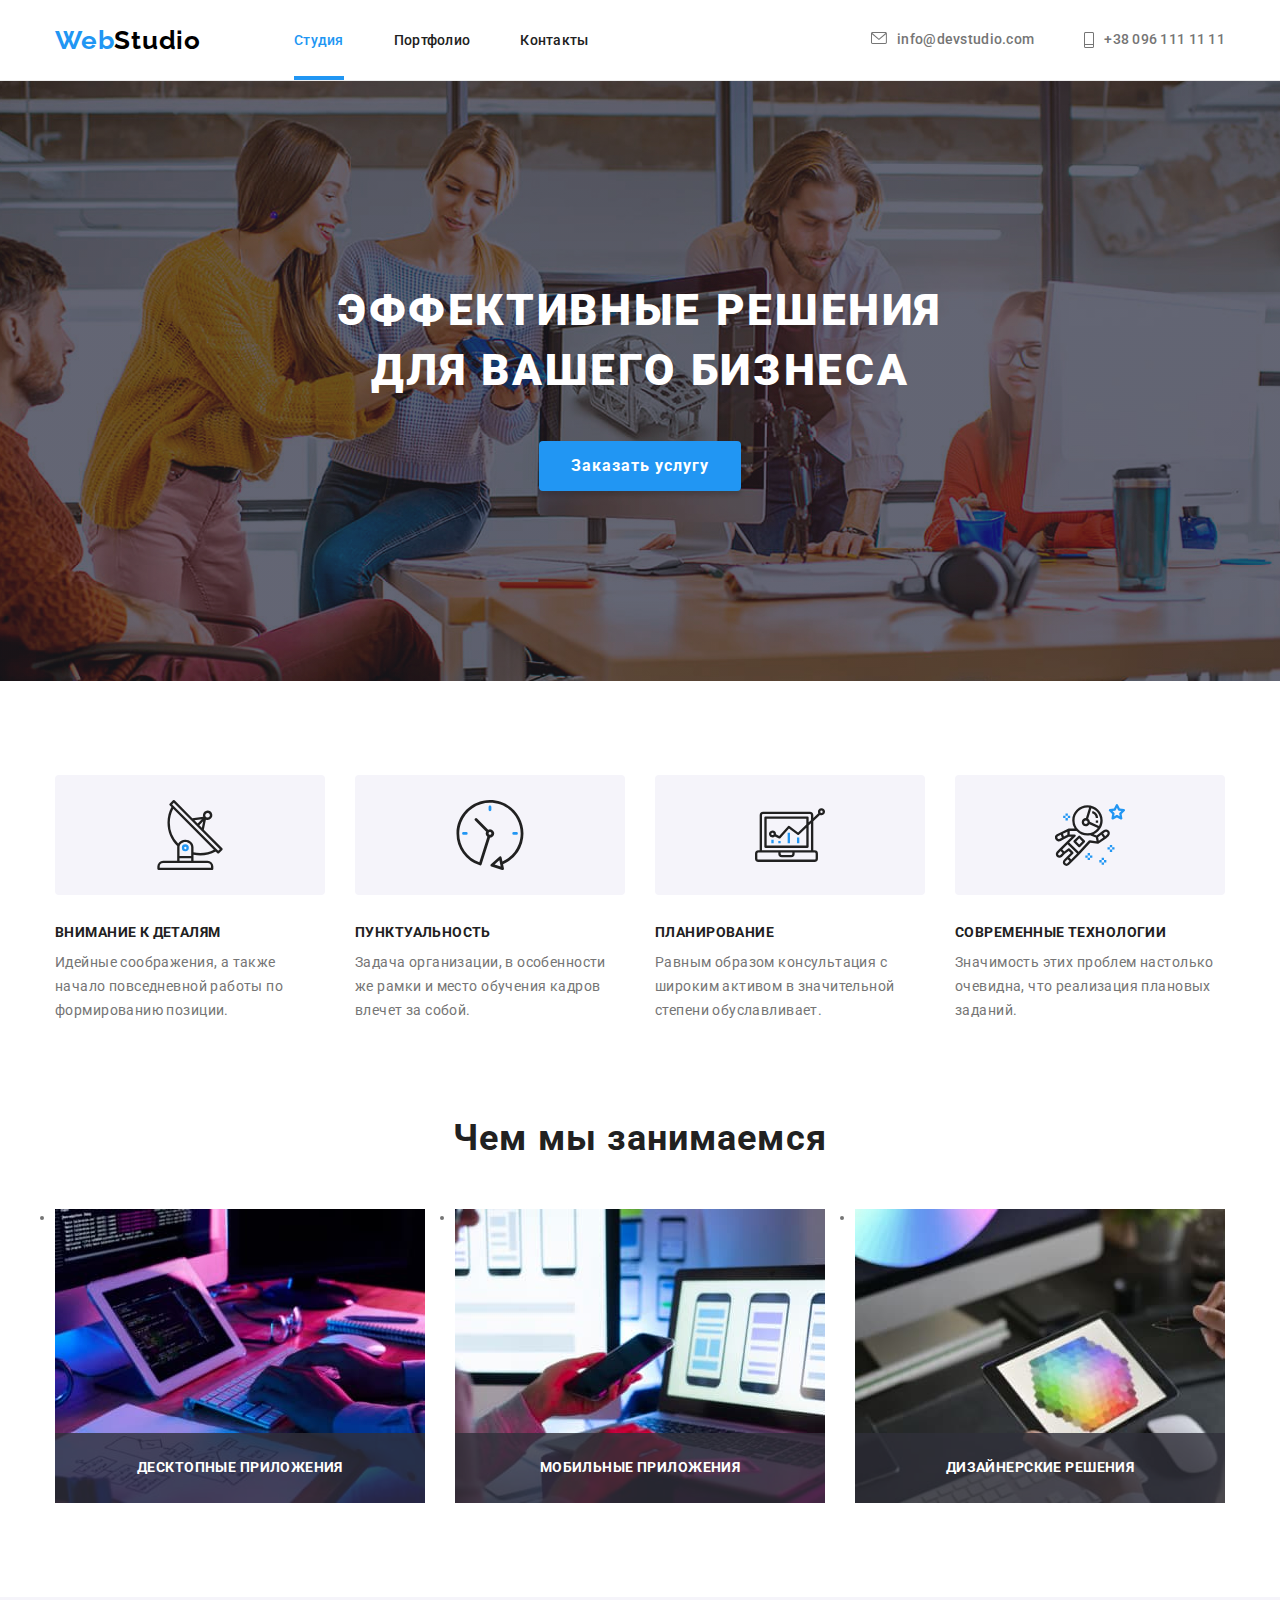
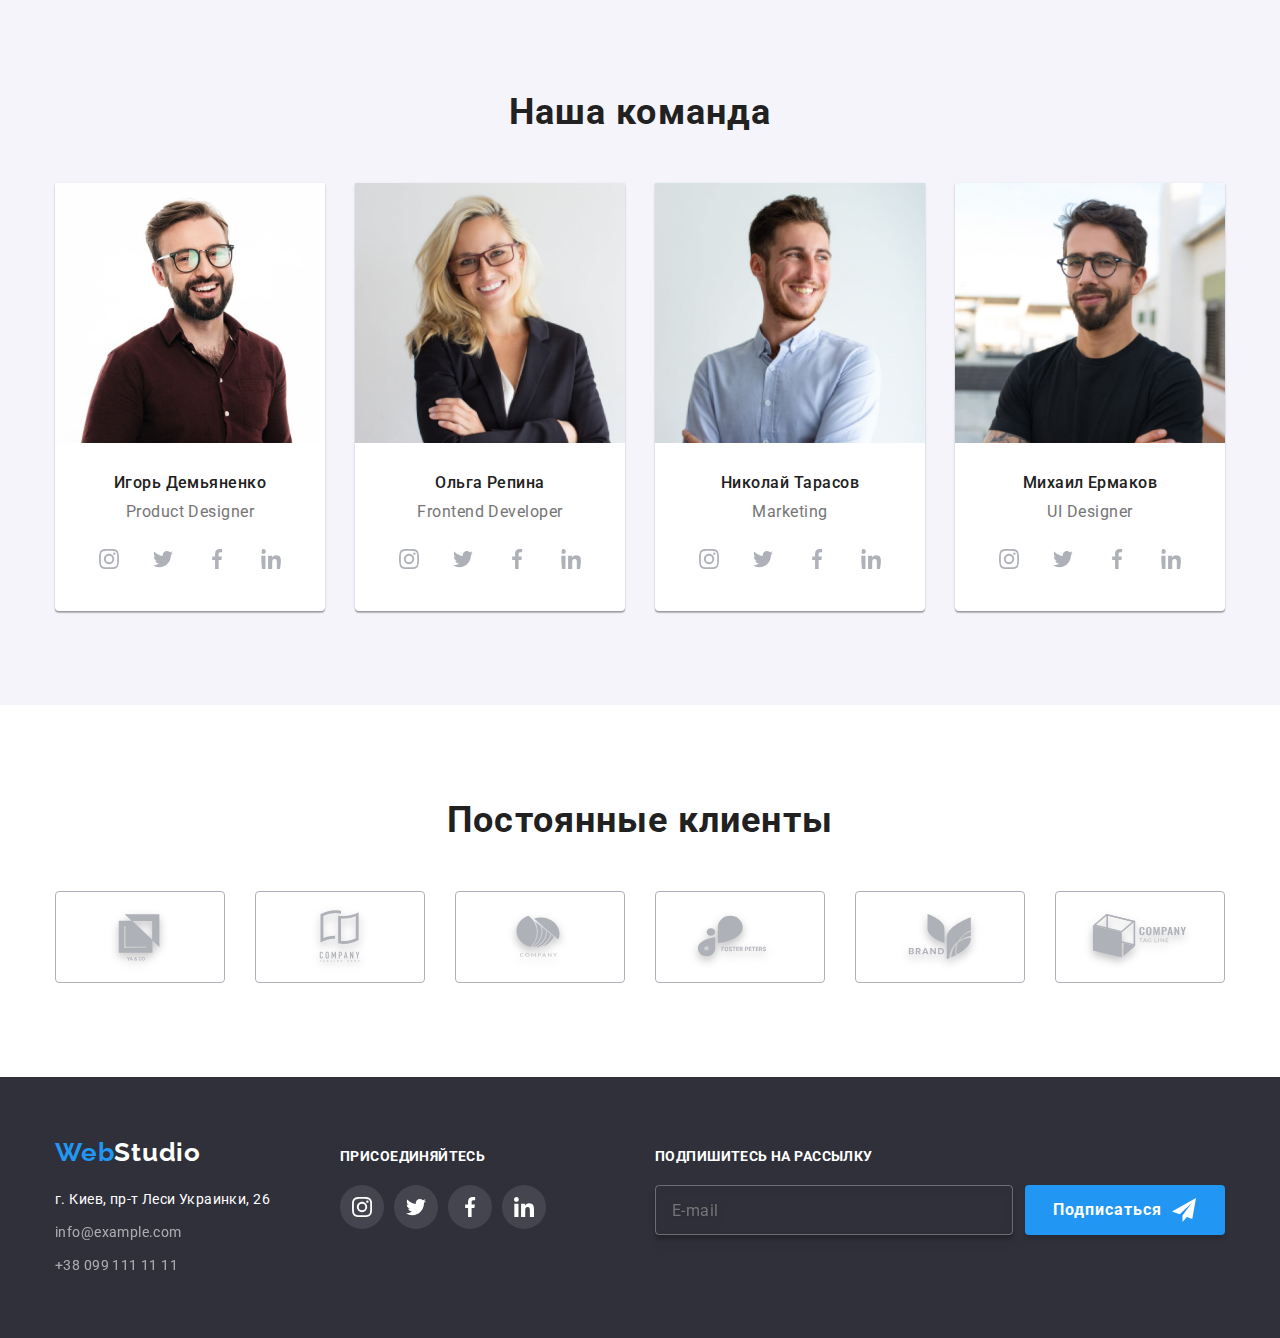
==== commit b9651221: "BEM without SAAS" ====
--- a/index.html
+++ b/index.html
@@ -19,39 +19,39 @@
   </head>
   <body class="body">
     <!--header-->
-    <header class="header-menu">
-      <div class="container header-container">
-        <div class="nav-container">
-          <nav class="site-nav">
-            <a href="index.html" lang="en" class="logo"
-              >Web<span lang="en" class="studio">Studio</span></a
+    <header class="header__menu">
+      <div class="container header__container">
+        <div class="header__nav-container">
+          <nav class="header__site-nav">
+            <a href="index.html" lang="en" class="header__logo"
+              >Web<span lang="en" class="header__studio">Studio</span></a
             >
-            <div class="nav-site-contact">
-              <div class="list-contact">
-                <ul class="list">
-                  <li class="item">
-                    <a href="./index.html" class="active-title">Студия</a>
+            <div class="header__nav-site-contact">
+              <div class="header__list-contact">
+                <ul class="header__list">
+                  <li class="header__item">
+                    <a href="./index.html" class="header__title--active">Студия</a>
                   </li>
-                  <li class="item">
-                    <a href="./portfolio.html" class="title">Портфолио</a>
+                  <li class="header__item">
+                    <a href="./portfolio.html" class="header__title">Портфолио</a>
                   </li>
-                  <li class="item"><a href="" class="title">Контакты</a></li>
+                  <li class="header__item"><a href="" class="header__title">Контакты</a></li>
                 </ul>
               </div>
             </div>
           </nav>
-          <ul class="list">
+          <ul class="header__list">
+            <li class="header__link-contact">
+              <a href="mailto:info@devstudio.com" class="header__link">
+                <svg class="header__icon" width="16" height="12">
+                  <use href="./images/icons/sprite1.svg#icon-envelope"></use>
+                </svg>
+                info@devstudio.com</a
+              >
+            </li>
             <li class="link-contact">
-              <a href="mailto:info@devstudio.com" class="header-link">
-                <svg class="studio-icon" width="16" height="12">
-                  <use href="./images/icons/sprite1.svg#icon-envelope"></use>
-                </svg>
-                info@devstudio.com</a
-              >
-            </li>
-            <li class="link-contact">
-              <a href="tel:+380961111111" class="header-link">
-                <svg class="studio-icon" width="10" height="16">
+              <a href="tel:+380961111111" class="header__link">
+                <svg class="header__icon" width="10" height="16">
                   <use href="./images/icons/sprite1.svg#icon-Vector"></use>
                 </svg>
                 +38 096 111 11 11</a
@@ -66,104 +66,104 @@
       <!--effective desicions for your business-->
       <section class="hero-section">
         <div class="hero">
-          <h1 class="hero-title">Эффективные решения для вашего бизнеса</h1>
-          <button type="button" class="hero-button" data-modal-open="">Заказать услугу</button>
-          <div class="backdrop is-hidden" data-modal="">
-            <div class="modal">
-              <button data-modal-close="" class="closes">
-                <svg class="modal-close" width="30" height="30">
+          <h1 class="hero__title">Эффективные решения для вашего бизнеса</h1>
+          <button type="button" class="hero__button" data-modal-open="">Заказать услугу</button>
+          <div class="hero__backdrop hero--is-hidden" data-modal="">
+            <div class="hero__modal">
+              <button data-modal-close="" class="hero--closes">
+                <svg class="hero__modal--close" width="30" height="30">
                   <use href="./images/icons/sprite1.svg#icon-close-black-18dp"></use>
                 </svg>
               </button>
-              <form class="modal-form">
-              <strong class="modal-text">Оставьте свои данные, мы вам перезвоним</strong>
-              <div class="modal-contact-container">
-                <label class="modal-contact container-name" for="name">Имя</label>
-                <input class="contact-input" type="text" name="name" id="name">
-                <svg class="modal-contact-icon" width="18" height="18">
+              <form class="hero__modal-form">
+              <strong class="hero__modal-text">Оставьте свои данные, мы вам перезвоним</strong>
+              <div class="hero__modal-contact-container">
+                <label class="hero__modal-contact hero__container-name" for="name">Имя</label>
+                <input class="hero__contact-input" type="text" name="name" id="name">
+                <svg class="hero__modal-icon" width="18" height="18">
                   <use href="./images/icons/sprite1.svg#icon-person-black-18dp-1"></use>
                 </svg>
               </div>
-              <div class="modal-contact-container">
-                <label class="modal-contact" for="tel">Телефон</label>
-                <input class="contact-input" type="tel" name="tel" id="tel">
-                <svg class="modal-contact-icon" width="18" height="18">
+              <div class="hero__modal-contact-container">
+                <label class="hero__modal-contact" for="tel">Телефон</label>
+                <input class="hero__contact-input" type="tel" name="tel" id="tel">
+                <svg class="hero__modal-icon" width="18" height="18">
                   <use href="./images/icons/sprite1.svg#icon-phone-black-18dp-1"></use>
                 </svg>
               </div>
-              <div class="modal-contact-container">
-                <label class="modal-contact" for="mail">Почта</label>
-                <input class="contact-input" type="email" name="mail" id="mail">
-                <svg class="modal-contact-icon" width="18" height="18">
+              <div class="hero__modal-contact-container">
+                <label class="hero__modal-contact" for="mail">Почта</label>
+                <input class="hero__contact-input" type="email" name="mail" id="mail">
+                <svg class="hero__modal-icon" width="18" height="18">
                   <use href="./images/icons/sprite1.svg#icon-email-black-18dp-1"></use>
                 </svg>
               </div>
-              <label class="modal-comment" for="comment">Комментарий</label>
-              <textarea class="modal-textarea" name="comment" id="comment" placeholder="Введите текст"></textarea>
-              <label class="form-checkbox">
-                <input class="visually-hidden form-checkbox-input" type="checkbox" name="checkbox" checked="">
-                <span class="form-checkbox-custom">
-                  <svg class="form-checkbox-icon" width="11" height="8">
+              <label class="hero__modal-comment" for="comment">Комментарий</label>
+              <textarea class="hero__modal-textarea" name="comment" id="comment" placeholder="Введите текст"></textarea>
+              <label class="hero__form-checkbox">
+                <input class="hero--visually-hidden hero__checkbox-input" type="checkbox" name="checkbox" checked="">
+                <span class="hero__checkbox-custom">
+                  <svg class="hero__checkbox-icon" width="11" height="8">
                     <use href="./images/icons/sprite1.svg#icon-Vector_modal"></use>
                   </svg>
                 </span>
-                <span class="text-agreed">Соглашаюсь с рассылкой и принимаю <a class="modal-link" href="">Условия договора</a> </span>
+                <span class="hero__text-agreed">Соглашаюсь с рассылкой и принимаю <a class="hero__modal-link" href="">Условия договора</a> </span>
               </label>
-              <button class="modal-send" type="submit">Отправить</button>
+              <button class="hero__modal--send" type="submit">Отправить</button>
             </form>
             </div>
           </div>
         </div>
       </section>
       <!--Advantages-->
-      <section class="feature-section">
+      <section class="feature__section">
         <div class="container">
           <h2 hidden>Преимущества</h2>
-          <ul class="list advantages-list">
-            <li class="feature-list feature-item">
-              <div class="feature-iconfill">
-                <svg class="feature-icons" width="70" height="70">
+          <ul class="feature__list">
+            <li class="feature__list-item feature__item">
+              <div class="feature__iconfill">
+                <svg class="feature__icons" width="70" height="70">
                   <use href="./images/icons/sprite1.svg#icon-antenna-11"></use>
                 </svg>
               </div>
-              <h3 class="feature-title">Внимание к деталям</h3>
-              <p class="feature-text">
+              <h3 class="feature__title">Внимание к деталям</h3>
+              <p class="feature__text">
                 Идейные соображения, а также начало повседневной работы по
                 формированию позиции.
               </p>
             </li>
-            <li class="feature-list feature-item">
-              <div class="feature-iconfill">
-                <svg class="feature-icons" width="70" height="70">
+            <li class="feature__list-item feature__item">
+              <div class="feature__iconfill">
+                <svg class="feature__icons" width="70" height="70">
                   <use href="./images/icons/sprite1.svg#icon-clock"></use>
                 </svg>
               </div>
-              <h3 class="feature-title">Пунктуальность</h3>
-              <p class="feature-text">
+              <h3 class="feature__title">Пунктуальность</h3>
+              <p class="feature__text">
                 Задача организации, в особенности же рамки и место обучения
                 кадров влечет за собой.
               </p>
             </li>
-            <li class="feature-list feature-item">
-              <div class="feature-iconfill">
-                <svg class="feature-icons" width="70" height="70">
+            <li class="feature__list-item feature__item">
+              <div class="feature__iconfill">
+                <svg class="feature__icons" width="70" height="70">
                   <use href="./images/icons/sprite1.svg#icon-diagram-11"></use>
                 </svg>
               </div>
-              <h3 class="feature-title">Планирование</h3>
-              <p class="feature-text">
+              <h3 class="feature__title">Планирование</h3>
+              <p class="feature__text">
                 Равным образом консультация с широким активом в значительной
                 степени обуславливает.
               </p>
             </li>
-            <li class="feature-list feature-item">
-              <div class="feature-iconfill">
-                <svg class="feature-icons" width="70" height="70">
+            <li class="feature__list-item feature__item">
+              <div class="feature__iconfill">
+                <svg class="feature__icons" width="70" height="70">
                   <use href="./images/icons/sprite1.svg#icon-astronaut-11"></use>
                 </svg>
               </div>
-              <h3 class="feature-title">Современные технологии</h3>
-              <p class="feature-text">
+              <h3 class="feature__title">Современные технологии</h3>
+              <p class="feature__text">
                 Значимость этих проблем настолько очевидна, что реализация
                 плановых заданий.
               </p>
@@ -172,37 +172,37 @@
         </div>
       </section>
       <!--Activity-->
-      <section class="activity-section">
+      <section class="activity__section">
         <div class="container">
-          <h2 class="section-title">Чем мы занимаемся</h2>
-          <div class="activity-items">
-            <ul class="list">
-              <li class="activity-list">
-                <div class="activity-card">
+          <h2 class="activity__section-title">Чем мы занимаемся</h2>
+          <div class="activity__items">
+            <ul class="activity__list-all">
+              <li class="activity__list">
+                <div class="activity__card">
                 <img src="./images/analysis.jpg" alt="analysis" width="370" />
-                <div class="activity-position">
-                <p class="activity-position-text">Десктопные приложения</p></div></div>
-              </li>
-              <li class="activity-list">
-                <div class="activity-card">
+                <div class="activity__position">
+                <p class="activity__position-text">Десктопные приложения</p></div></div>
+              </li>
+              <li class="activity__list">
+                <div class="activity__card">
                 <img
                   src="./images/consulting.jpg"
                   alt="consulting"
                   width="370"
                 />
-                <div class="activity-position">
-                  <p class="activity-position-text">Мобильные приложения</p>
+                <div class="activity__position">
+                  <p class="activity__position-text">Мобильные приложения</p>
                 </div></div>
               </li>
-              <li class="activity-list">
-                <div class="activity-card">
+              <li class="activity__list">
+                <div class="activity__card">
                 <img
                   src="./images/representation.jpg"
                   alt="representation"
                   width="370"
                 />
-                <div class="activity-position">
-                  <p class="activity-position-text">Дизайнерские решения</p>
+                <div class="activity__position">
+                  <p class="activity__position-text">Дизайнерские решения</p>
                 </div></div>
               </li>
             </ul>
@@ -212,163 +212,159 @@
       <!--Team-->
       <section class="team">
         <div class="container">
-          <h2 class="section-title">Наша команда</h2>
-          <ul class="list">
-            <li class="team-list">
+          <h2 class="team__section-title">Наша команда</h2>
+          <ul class="team__list-all">
+            <li class="team__list">
               <img src="./images/demjanenko.jpg" alt="demjanenko" width="270" />
-              <div class="team-description">
-                <h3 class="team-name">Игорь Демьяненко</h3>
-                <p lang="en" class="team-text">Product Designer</p>
-              </div>
-              <ul class="socialicons-list list">
-                <li class="team-icons">
+              <div class="team__description">
+                <h3 class="team__name">Игорь Демьяненко</h3>
+                <p lang="en" class="team__text">Product Designer</p>
+              </div>
+              <ul class="team__socialicons-list team__list-all">
+                <li class="team__icons">
+                  <a class="team__social-link team__link" href="instagram" target="_blank" rel="noopener noreffer"
+                    aria-label="Instagram-icon">
+                    <svg class="team__social-icons" width="20" height="20">
+                      <use href="./images/icons/sprite1.svg#icon-instagram-2"></use>
+                    </svg></a>
+                </li>
+                <li class="team__icons">
                   <a
-                    class="social-link link"
-                    href="instagram"
-                    target="_blank"
-                    rel="noopener noreffer"
-                    aria-label="Instagram-icon"
-                  >
-                    <svg class="social-icons" width="20" height="20">
-                      <use
-                        href="./images/icons/sprite1.svg#icon-instagram-2"
-                      ></use></svg></a>
-                </li>
-                <li class="team-icons">
-                  <a
-                    class="social-link link"
+                    class="team__social-link team__link"
                     href="twitter"
                     target="_blank"
                     rel="noopener noreffer"
                     aria-label="Twitter-icon"
                   >
-                    <svg class="social-icons" width="20" height="20">
+                    <svg class="team__social-icons" width="20" height="20">
                       <use
                         href="./images/icons/sprite1.svg#icon-twitter-1"
                       ></use></svg></a>
                 </li>
-                <li class="team-icons">
+                <li class="team__icons">
                   <a
-                    class="social-link link"
+                    class="team__social-link team__link"
                     href="facebook"
                     target="_blank"
                     rel="noopener noreffer"
                     aria-label="Facebook-icon"
                   >
-                    <svg class="social-icons" width="20" height="20">
+                    <svg class="team__social-icons" width="20" height="20">
                       <use
                         href="./images/icons/sprite1.svg#icon-facebook-1"
                       ></use></svg></a>
                 </li>
-                <li class="team-icons">
+                <li class="team_icons">
                   <a
-                    class="social-link link"
+                    class="team__social-link team__link"
                     href="linkedin"
                     target="_blank"
                     rel="noopener noreffer"
                     aria-label="Linkedin-icon"
                   >
-                    <svg class="social-icons" width="20" height="20">
+                    <svg class="team__social-icons" width="20" height="20">
                       <use
                         href="./images/icons/sprite1.svg#icon-linkedin-1"
                       ></use></svg></a>
                 </li>
               </ul>
             </li>
-            <li class="team-list">
+            <li class="team__list">
               <img src="./images/repina.jpg" alt="repina" width="270" />
-              <div class="team-description">
-                <h3 class="team-name">Ольга Репина</h3>
-                <p lang="en" class="team-text">Frontend Developer</p>
-              </div>
-              <ul class="socialicons-list list">
-                <li class="team-icons">
-                  <a class="social-link link" href="instagram" target="_blank" rel="noopener noreffer" aria-label="Instagram-icon">
-                    <svg class="social-icons" width="20" height="20">
+              <div class="team__description">
+                <h3 class="team__name">Ольга Репина</h3>
+                <p lang="en" class="team__text">Frontend Developer</p>
+              </div>
+              <ul class="team__socialicons-list team__list-all">
+                <li class="team__icons">
+                  <a class="team__social-link team__link" href="instagram" target="_blank" rel="noopener noreffer"
+                    aria-label="Instagram-icon">
+                    <svg class="team__social-icons" width="20" height="20">
                       <use href="./images/icons/sprite1.svg#icon-instagram-2"></use>
                     </svg></a>
                 </li>
-                <li class="team-icons">
-                  <a class="social-link link" href="twitter" target="_blank" rel="noopener noreffer" aria-label="Twitter-icon">
-                    <svg class="social-icons" width="20" height="20">
+                <li class="team__icons">
+                  <a class="team__social-link team__link" href="twitter" target="_blank" rel="noopener noreffer" aria-label="Twitter-icon">
+                    <svg class="team__social-icons" width="20" height="20">
                       <use href="./images/icons/sprite1.svg#icon-twitter-1"></use>
                     </svg></a>
                 </li>
-                <li class="team-icons">
-                  <a class="social-link link" href="facebook" target="_blank" rel="noopener noreffer" aria-label="Facebook-icon">
-                    <svg class="social-icons" width="20" height="20">
+                <li class="team__icons">
+                  <a class="team__social-link team__link" href="facebook" target="_blank" rel="noopener noreffer" aria-label="Facebook-icon">
+                    <svg class="team__social-icons" width="20" height="20">
                       <use href="./images/icons/sprite1.svg#icon-facebook-1"></use>
                     </svg></a>
                 </li>
-                <li class="team-icons">
-                  <a class="social-link link" href="linkedin" target="_blank" rel="noopener noreffer" aria-label="Linkedin-icon">
-                    <svg class="social-icons" width="20" height="20">
+                <li class="team__icons">
+                  <a class="team__social-link team__link" href="linkedin" target="_blank" rel="noopener noreffer" aria-label="Linkedin-icon">
+                    <svg class="team__social-icons" width="20" height="20">
                       <use href="./images/icons/sprite1.svg#icon-linkedin-1"></use>
                     </svg></a>
                 </li>
               </ul>
             </li>
-            <li class="team-list">
+            <li class="team__list">
               <img src="./images/tarasov.jpg" alt="tarasov" width="270" />
-              <div class="team-description">
-                <h3 class="team-name">Николай Тарасов</h3>
-                <p lang="en" class="team-text">Marketing</p>
-              </div>
-              <ul class="socialicons-list list">
-                <li class="team-icons">
-                  <a class="social-link link" href="instagram" target="_blank" rel="noopener noreffer" aria-label="Instagram-icon">
-                    <svg class="social-icons" width="20" height="20">
+              <div class="team__description">
+                <h3 class="team__name">Николай Тарасов</h3>
+                <p lang="en" class="team__text">Marketing</p>
+              </div>
+              <ul class="team__socialicons-list team__list-all">
+                <li class="team__icons">
+                  <a class="team__social-link team__link" href="instagram" target="_blank" rel="noopener noreffer"
+                    aria-label="Instagram-icon">
+                    <svg class="team__social-icons" width="20" height="20">
                       <use href="./images/icons/sprite1.svg#icon-instagram-2"></use>
                     </svg></a>
                 </li>
-                <li class="team-icons">
-                  <a class="social-link link" href="twitter" target="_blank" rel="noopener noreffer" aria-label="Twitter-icon">
-                    <svg class="social-icons" width="20" height="20">
+                <li class="team__icons">
+                  <a class="team__social-link team__link" href="twitter" target="_blank" rel="noopener noreffer" aria-label="Twitter-icon">
+                    <svg class="team__social-icons" width="20" height="20">
                       <use href="./images/icons/sprite1.svg#icon-twitter-1"></use>
                     </svg></a>
                 </li>
-                <li class="team-icons">
-                  <a class="social-link link" href="facebook" target="_blank" rel="noopener noreffer" aria-label="Facebook-icon">
-                    <svg class="social-icons" width="20" height="20">
+                <li class="team__icons">
+                  <a class="team__social-link team__link" href="facebook" target="_blank" rel="noopener noreffer" aria-label="Facebook-icon">
+                    <svg class="team__social-icons" width="20" height="20">
                       <use href="./images/icons/sprite1.svg#icon-facebook-1"></use>
                     </svg></a>
                 </li>
-                <li class="team-icons">
-                  <a class="social-link link" href="linkedin" target="_blank" rel="noopener noreffer" aria-label="Linkedin-icon">
-                    <svg class="social-icons" width="20" height="20">
+                <li class="team__icons">
+                  <a class="team__social-link team__link" href="linkedin" target="_blank" rel="noopener noreffer" aria-label="Linkedin-icon">
+                    <svg class="team__social-icons" width="20" height="20">
                       <use href="./images/icons/sprite1.svg#icon-linkedin-1"></use>
                     </svg></a>
                 </li>
               </ul>
             </li>
-            <li class="team-list">
+            <li class="team__list">
               <img src="./images/ermakov.jpg" alt="ermakov" width="270" />
-              <div class="team-description">
-                <h3 class="team-name">Михаил Ермаков</h3>
-                <p lang="en" class="team-text">UI Designer</p>
-              </div>
-              <ul class="socialicons-list list">
-                <li class="team-icons">
-                  <a class="social-link link" href="instagram" target="_blank" rel="noopener noreffer" aria-label="Instagram-icon">
-                    <svg class="social-icons" width="20" height="20">
+              <div class="team__description">
+                <h3 class="team__name">Михаил Ермаков</h3>
+                <p lang="en" class="team__text">UI Designer</p>
+              </div>
+              <ul class="team__socialicons-list team__list-all">
+                <li class="team__icons">
+                  <a class="team__social-link team__link" href="instagram" target="_blank" rel="noopener noreffer" aria-label="Instagram-icon">
+                    <svg class="team__social-icons" width="20" height="20">
                       <use href="./images/icons/sprite1.svg#icon-instagram-2"></use>
                     </svg></a>
                 </li>
-                <li class="team-icons">
-                  <a class="social-link link" href="twitter" target="_blank" rel="noopener noreffer" aria-label="Twitter-icon">
-                    <svg class="social-icons" width="20" height="20">
+                <li class="team__icons">
+                  <a class="team__social-link team__link" href="twitter" target="_blank" rel="noopener noreffer" aria-label="Twitter-icon">
+                    <svg class="team__social-icons" width="20" height="20">
                       <use href="./images/icons/sprite1.svg#icon-twitter-1"></use>
                     </svg></a>
                 </li>
-                <li class="team-icons">
-                  <a class="social-link link" href="facebook" target="_blank" rel="noopener noreffer" aria-label="Facebook-icon">
-                    <svg class="social-icons" width="20" height="20">
+                <li class="team__icons">
+                  <a class="team__social-link team__link" href="facebook" target="_blank" rel="noopener noreffer" aria-label="Facebook-icon">
+                    <svg class="team__social-icons" width="20" height="20">
                       <use href="./images/icons/sprite1.svg#icon-facebook-1"></use>
                     </svg></a>
                 </li>
-                <li class="team-icons">
-                  <a class="social-link link" href="linkedin" target="_blank" rel="noopener noreffer" aria-label="Linkedin-icon">
-                    <svg class="social-icons" width="20" height="20">
+                <li class="team__icons">
+                  <a class="team__social-link team__link" href="linkedin" target="_blank" rel="noopener noreffer" aria-label="Linkedin-icon">
+                    <svg class="team__social-icons" width="20" height="20">
                       <use href="./images/icons/sprite1.svg#icon-linkedin-1"></use>
                     </svg></a>
                 </li>
@@ -378,74 +374,74 @@
         </div>
       </section>
       <!--Clients-->
-      <section class="client-section">
+      <section class="client__section">
         <div class="container">
-          <h2 class="section-title">Постоянные клиенты</h2>
-          <ul class="list">
-            <li class="client-icons">
+          <h2 class="client__section-title">Постоянные клиенты</h2>
+          <ul class="client__list">
+            <li class="client__icons">
               <a
-                class="clients-link"
+                class="clients__link"
                 href="client1"
                 target="_blank"
                 rel="noopener noreffer"
                 aria-label="Client1-icon"
               >
-                <svg class="clientsocial-icons" width="106" height="60">
+                <svg class="client__social-icons" width="106" height="60">
                   <use href="./images/icons/sprite1.svg#icon-Logo"></use></svg></a>
             </li>
-            <li class="client-icons">
+            <li class="client__icons">
               <a
-                class="clients-link"
+                class="clients__link"
                 href="client2"
                 target="_blank"
                 rel="noopener noreffer"
                 aria-label="Client2-icon"
               >
-                <svg class="clientsocial-icons" width="106" height="60">
+                <svg class="client__social-icons" width="106" height="60">
                   <use href="./images/icons/sprite1.svg#icon-Logo-2"></use></svg></a>
             </li>
-            <li class="client-icons">
+            <li class="client__icons">
               <a
-                class="clients-link"
+                class="clients__link"
                 href="client3"
                 target="_blank"
                 rel="noopener noreffer"
                 aria-label="Client3-icon"
               >
-                <svg class="clientsocial-icons" width="106" height="60">
+                <svg class="client__social-icons" width="106" height="60">
                   <use href="./images/icons/sprite1.svg#icon-Logo-3"></use></svg></a>
             </li>
-            <li class="client-icons">
+            <li class="client__icons">
               <a
-                class="clients-link"
+                class="clients__link"
                 href="client4"
                 target="_blank"
                 rel="noopener noreffer"
                 aria-label="Client4-icon"
               >
-                <svg class="clientsocial-icons" width="106" height="60">
+                <svg class="client__social-icons" width="106" height="60">
                   <use href="./images/icons/sprite1.svg#icon-Logo-4"></use></svg></a>
             </li>
-            <li class="client-icons">
+            <li class="client__icons">
               <a
-                class="clients-link"
+                class="clients__link"
                 href="client5"
                 target="_blank"
                 rel="noopener noreffer"
                 aria-label="Client5-icon"
               >
-                <svg class="clientsocial-icons" width="106" height="60">
+                <svg class="client__social-icons" width="106" height="60">
                   <use href="./images/icons/sprite1.svg#icon-Logo-5"></use></svg></a>
             </li>
-            <li class="client-icons">
+            <li class="client__icons">
               <a
-                class="clients-link"
+                class="clients__link"
                 href="client6"
                 target="_blank"
                 rel="noopener noreffer"
                 aria-label="Client6-icon"
               >
-                <svg class="clientsocial-icons" width="106" height="60">
+                <svg class="client__social-icons" width="106" height="60">
                   <use href="./images/icons/sprite1.svg#icon-Logo-6"></use></svg></a>
             </li>
           </ul>
@@ -453,99 +449,99 @@
       </section>
     </main>
     <!--Footer-->
-    <footer class="footer-section">
+    <footer class="footer__section">
       <section>
         <div class="container">
-          <div class="footer-ancors">
-          <div class="footer-contact">
-            <h2 lang="en" class="logo">
-              Web<span lang="en" class="footer-studio">Studio</span>
+          <div class="footer__ancors">
+          <div class="footer__contact-container">
+            <h2 lang="en" class="footer__logo">
+              Web<span lang="en" class="footer__studio">Studio</span>
             </h2>
             <address>
-              <ul class="list">
+              <ul class="footer__address-list">
                 <li>
-                  <p class="footer-address">г. Киев, пр-т Леси Украинки, 26</p>
-                </li>
-                <li class="contact-list">
-                  <a href="mailto:info@example.com" class="contact"
+                  <p class="footer__address">г. Киев, пр-т Леси Украинки, 26</p>
+                </li>
+                <li class="footer__contact-list">
+                  <a href="mailto:info@example.com" class="footer__contact"
                     >info@example.com</a
                   >
                 </li>
-                <li class="contact-list">
-                  <a href="tel:+380991111111" class="contact"
+                <li class="footer__contact-list">
+                  <a href="tel:+380991111111" class="footer__contact"
                     >+38 099 111 11 11</a
                   >
                 </li>
               </ul>
             </address>
           </div>
-          <div class="footer-social">
-            <h3 class="footer-title">ПРИСОЕДИНЯЙТЕСЬ</h3>
-            <ul class="socialicons list">
-              <li class="team-icons">
+          <div class="footer__social">
+            <h3 class="footer__title">ПРИСОЕДИНЯЙТЕСЬ</h3>
+            <ul class="footer__socialicons footer__list">
+              <li class="footer__icons">
                 <a
-                  class="footer-link"
+                  class="footer__link"
                   href="instagram"
                   target="_blank"
                   rel="noopener noreffer"
                   aria-label="Instagram-icon"
                 >
-                  <svg class="connect-icons" width="20" height="20">
+                  <svg class="footer__connect-icons" width="20" height="20">
                     <use
                       href="./images/icons/sprite1.svg#icon-instagram-2"
                     ></use></svg></a>
               </li>
-              <li class="team-icons">
+              <li class="footer__icons">
                 <a
-                  class="footer-link"
+                  class="footer__link"
                   href="twitter"
                   target="_blank"
                   rel="noopener noreffer"
                   aria-label="Twitter-icon"
                 >
-                  <svg class="connect-icons" width="20" height="20">
+                  <svg class="footer__connect-icons" width="20" height="20">
                     <use
                       href="./images/icons/sprite1.svg#icon-twitter-1"
                     ></use></svg></a>
               </li>
-              <li class="team-icons">
+              <li class="footer__icons">
                 <a
-                  class="footer-link"
+                  class="footer__link"
                   href="facebook"
                   target="_blank"
                   rel="noopener noreffer"
                   aria-label="Facebook-icon"
                 >
-                  <svg class="connect-icons" width="20" height="20">
+                  <svg class="footer__connect-icons" width="20" height="20">
                     <use
                       href="./images/icons/sprite1.svg#icon-facebook-1"
                     ></use></svg></a>
               </li>
-              <li class="team-icons">
+              <li class="footer__icons">
                 <a
-                  class="footer-link"
+                  class="footer__link"
                   href="linkedin"
                   target="_blank"
                   rel="noopener noreffer"
                   aria-label="Linkedin-icon"
                 >
-                  <svg class="connect-icons" width="20" height="20">
+                  <svg class="footer__connect-icons" width="20" height="20">
                     <use
                       href="./images/icons/sprite1.svg#icon-linkedin-1"
                     ></use></svg></a>
               </li>
             </ul>
             </div>
-            <div class="footer-subscribe">
-              <p class="footer-title">Подпишитесь на рассылку</p>
-              <form class="footer-form">
-                <div class="footer-mail">
-                  <label class="label-mail">
-                    <input class="input-mail" type="email" name="mail" placeholder="E-mail">
+            <div class="footer__subscribe">
+              <p class="footer__title-send">Подпишитесь на рассылку</p>
+              <form class="footer__form">
+                <div class="footer__mail">
+                  <label class="footer__label-mail">
+                    <input class="footer__input-mail" type="email" name="mail" placeholder="E-mail">
                   </label>
                 </div>
-                <button class="footer-btn" type="submit">Подписаться
-                  <svg class="footer-icon-btn" width="24" height="24">
+                <button class="footer__btn" type="submit">Подписаться
+                  <svg class="footer__icon-btn" width="24" height="24">
                     <use href="./images/icons/sprite1.svg#icon-icon-send"></use>
                   </svg>
                 </button>
--- a/css/styles.css
+++ b/css/styles.css
@@ -45,30 +45,30 @@
 }
 
 /*Header*/
-.header-container {
+.header__container {
 border-bottom: 1px;
 border: var(--border-color);
 }
-.header-menu {
+.header__menu {
     border-bottom: 1px solid var(--border-color);
 }
-.nav-container {
+.header__nav-container {
 display: flex;
 }
 .section {
     padding-top: 94px;
     padding-bottom: 94px;
 }
-.site-nav {
+.header__site-nav {
     display: flex;
     align-items: center;
     margin-right: auto;
 }
-.list {
-    display: flex;
-    align-items: center;
-}
-.logo {
+.header__list {
+    display: flex;
+    align-items: center;
+}
+.header__logo {
     color: var(--link-text-color);
     font-family: 'Raleway';
     font-weight: 700;
@@ -81,7 +81,7 @@
     margin-right: 93px;
 }
 
-.studio {
+.header__studio {
     color: var(--logo-text-studio-color);
     font-family: 'Raleway';
     font-weight: 700;
@@ -91,27 +91,27 @@
     text-decoration: none;
 }
 
-.list {
+.header__list {
     list-style-type: none;
     padding: 0px;
     margin: 0px;
 }
-.nav-site-contact {
+.header__nav-site-contact {
     margin-right: auto;
     margin-left: auto;
 }
-.list-contact {
+.header__list-contact {
     margin-right: auto;
     margin-left: auto;
 }
 
-.list .item {
+.header__item {
     margin-right: 50px;
 }
-.list .item:last-child {
+.header__item:last-child {
     margin-right: 0px;
 }
-.title {
+.header__title {
     color: var(--title-text-color);
     font-family: inherit;
     font-weight: 500;
@@ -123,11 +123,11 @@
     transition: color 250ms cubic-bezier(0.4, 0, 0.2, 1);
 }
 
-.title:hover,
-.title:focus {
+.header__title:hover,
+.header__title:focus {
     color: var(--link-text-color);
 }
-.active-title {
+.header__title--active {
     color: var(--link-text-color);
     font-family: inherit;
     font-weight: 500;
@@ -138,7 +138,7 @@
     padding-bottom: 32px;
     position: relative;
 }
-.active-title::after {
+.header__title--active::after {
     content: '';
     display: block;
     width: 100%;
@@ -148,10 +148,10 @@
     bottom: 0;
     left: 0;
 }
-.list .item:first-child {
+.header__item:first-child {
     margin-left: 0px;
 }
-.list .item:last-child {
+.header__item:last-child {
     margin-right: 0px;
 }
 /*Contact links*/
@@ -167,10 +167,10 @@
     padding-bottom: 32px;
     transition: color 250ms cubic-bezier(0.4, 0, 0.2, 1);
 }
-.link-contact {
+.header__link-contact {
     margin-right: 50px;
 }
-.link-contact:last-child {
+.header__link-contact:last-child {
     margin-right: 0px;
 }
 .contact {
@@ -180,11 +180,11 @@
 .link:focus,
 .contact:hover,
 .contact:focus,
-.header-link:hover,
-.header-link:focus {
+.header__link:hover,
+.header__link:focus {
     color: var(--link-text-color);
 }
-.header-link {
+.header__link {
     color: var(--primary-text-color);
         font-family: inherit;
         text-decoration: none;
@@ -197,13 +197,13 @@
         display: flex;
         transition: color 250ms cubic-bezier(0.4, 0, 0.2, 1);
 }
-.studio-icon {
+.header__icon {
     fill: currentColor;
     margin-right: 10px;
     transition: fill 250ms cubic-bezier(0.4, 0, 0.2, 1);
 }
-.studio-icon:hover,
-.studio-icon:focus {
+.header__icon:hover,
+.header__icon:focus {
     fill: currentColor;
 }
 
@@ -226,7 +226,7 @@
 }
 
 
-.hero-title {
+.hero__title {
     color: var(--accent-text-color);
     font-weight: 900;
     font-size: 44px;
@@ -241,7 +241,7 @@
     margin-left: auto;
 }
 
-.hero-button {
+.hero__button {
     color: var(--accent-text-color);
     background-color: var(--link-text-color);
     cursor: pointer;
@@ -255,12 +255,12 @@
     border: transparent;
     padding: 10px 32px;
 }
-.is-hidden {
+.hero--is-hidden {
     visibility: hidden;
     opacity: 0;
     pointer-events: none;
 }
-.backdrop {
+.hero__backdrop {
     position: fixed;
     left: 0;
     top: 0;
@@ -270,7 +270,7 @@
     background: rgba(0, 0, 0, 0.2);
     z-index: 5;
 }
-.modal {
+.hero__modal {
     position: absolute;
     top: 50%;
     left: 50%;
@@ -282,7 +282,7 @@
     box-shadow: 0px 1px 3px rgb(0 0 0 / 12%), 0px 1px 1px rgb(0 0 0 / 14%), 0px 2px 1px rgb(0 0 0 / 20%);
     border-radius: 4px;
 }
-.modal-text {
+.hero__modal-text {
     font-style: normal;
         font-weight: 700;
         font-size: 20px;
@@ -292,17 +292,17 @@
         color: var(--title-text-color);
         margin-top: 40px;
 }
-.modal-contact-container {
+.hero__modal-contact-container {
     display: block;
     position: relative;
     margin-bottom: 10px;
     transition: color 250ms cubic-bezier(0.4, 0, 0.2, 1);
 }
-.modal-contact-container:hover,
-.modal-contact-container:focus {
+.hero__modal-contact-container:hover,
+.hero__modal-contact-container:focus {
     color: var(--link-text-color);
 }
-.modal-contact {
+.hero__modal-contact {
     display: flex;
     margin-top: 12px;
     margin-bottom: 4px;
@@ -311,7 +311,7 @@
     letter-spacing: 0.01em;
     color: var(--primary-text-color);
 }
-.contact-input {
+.hero__contact-input {
     width: 100%;
     height: 40px;
     padding-top: 4px;
@@ -323,23 +323,23 @@
     cursor: pointer;
     transition: border 250ms cubic-bezier(0.4, 0, 0.2, 1);
 }
-.contact-input:hover,
-.contact-input:focus {
+.hero__contact-input:hover,
+.hero__contact-input:focus {
     border: 1px solid var(--link-text-color);
     outline: none;
 }
-.modal-contact-icon {
+.hero__modal-icon {
     position: absolute;
     left: 12px;
     transform: translateY(11px);
     fill: var(--title-text-color);
     transition: fill 250ms cubic-bezier(0.4, 0, 0.2, 1);
 }
-.modal-contact-icon:focus,
-.modal-contact-icon:hover {
+.hero__modal-icon:focus,
+.hero__modal-icon:hover {
     fill: var(--link-text-color);
 }
-.modal-comment {
+.hero__modal-comment {
         display: flex;
         margin-bottom: 4px;
         font-weight: 400;
@@ -348,7 +348,7 @@
         letter-spacing: 0.01em;
         color: var(--primary-text-color);
 }
-.modal-textarea {
+.hero__modal-textarea {
     display: block;
         width: 100%;
         height: 120px;
@@ -365,18 +365,18 @@
         resize: none;
         transition: border 250ms cubic-bezier(0.4, 0, 0.2, 1);
 }
-.modal-textarea:focus,
-.modal-textarea:hover {
+.hero__modal-textarea:focus,
+.hero__modal-textarea:hover {
     border: 1px solid var(--link-text-color);
 }
-.form-checkbox {
+.hero__form-checkbox {
     display: flex;
     align-items: center;
     justify-content: center;
     gap: 7px;
     margin-bottom: 30px;
 }
-.visually-hidden {
+.hero--visually-hidden {
     position: absolute;
     width: 1px;
     height: 1px;
@@ -386,11 +386,11 @@
     border: 0;
     clip: rect(0 0 0 0);
 }
-.form-checkbox-input:checked+.form-checkbox-custom {
+.hero__checkbox-input:checked+.hero__checkbox-custom {
     background-color: var(--link-text-color);
     outline: 2px solid var(--link-text-color);
 }
-.form-checkbox-custom {
+.hero__checkbox-custom {
     display: inline-flex;
     align-items: center;
     justify-content: center;
@@ -401,14 +401,14 @@
     border-radius: 2px;
     transition: outline-color 250ms cubic-bezier(0.4, 0, 0.2, 1);
 }
-.text-agreed {
+.hero__text-agreed {
     font-weight: 400;
     font-size: 14px;
     line-height: 1.71;
     letter-spacing: 0.03em;
     color: var(--primary-text-color);
 }
-.modal-send {
+.hero__modal--send {
         display: flex;
         align-items: center;
         justify-content: center;
@@ -428,12 +428,12 @@
         cursor: pointer;
         transition: box-shadow 250ms cubic-bezier(0.4, 0, 0.2, 1), background-color 250ms cubic-bezier(0.4, 0, 0.2, 1);
 }
-.modal-send:focus,
-.modal-send:hover {
+.hero__modal--send:focus,
+.hero__modal--send:hover {
         background-color: #188CE8;
         box-shadow: 0px 4px 4px rgb(0 0 0 / 15%);
 }
-.modal-link {
+.hero__modal-link {
     font-weight: 400;
     font-size: 14px;
     line-height: 1.71;
@@ -441,7 +441,7 @@
     text-decoration-line: underline;
     color: var(--link-text-color);
 }
-.closes {
+.hero--closes {
     position: absolute;
     top: 8px;
     right: 8px;
@@ -455,26 +455,29 @@
     background: transparent;
     cursor: pointer;
 }
-.modal-close {
+.hero__modal--close {
     height: 11px;
     width: 11px;
 }
-.modal-close:focus,
-.modal-close:hover,
-.closes:focus,
-.closes:hover {
+.hero__modal--close:focus,
+.hero__modal--close:hover,
+.hero--closes:focus,
+.hero--closes:hover {
     fill: var(--link-text-color);
 }
 
 /*Advantages*/
-.feature-section {
+.feature__section {
     padding-top: 94px;
     padding-bottom: 94px;
 }
-.advantages-list  {
+.feature__list  {
 display: flex;
-}
-.feature-iconfill {
+align-items: center;
+text-decoration: none;
+list-style-type: none;
+}
+.feature__iconfill {
     width: 270px;
     height: 120px;
     margin-bottom: 30px;
@@ -484,17 +487,19 @@
         align-items: center;
         justify-content: center;
 }
-.feature-item {
+.feature__item {
     padding: 0px;
     margin-right: 30px;
+    text-decoration: none;
 }  
-.feature-item:last-child {
+.feature__item:last-child {
     margin-right: 0px;
 }
-.feature-list {
+.feature__list-item {
     width: 270px;
-}
-.feature-title {
+    text-decoration: none;
+}
+.feature__title {
     color: var(--title-text-color);
     font-weight: 700;
     line-height: 1.14;
@@ -503,20 +508,20 @@
     text-transform: uppercase;
     margin-bottom: 10px;
 }
-.feature-text {
+.feature__text {
     line-height: 1.71;
     letter-spacing: 0.03em;
 }
 /*Activity*/
-.activity-section {
+.activity__section {
     padding-bottom: 94px;
     margin-top: 0px;
 }
-.activity-items {
+.activity__items {
     display: flex;
     justify-content: center;
 }
-.section-title {
+.activity__section-title {
     color: var(--title-text-color);
     font-weight: 700;
     font-size: 36px;
@@ -526,15 +531,19 @@
     margin-top: 0px;
     margin-bottom: 50px;
 }
-.activity-card {
+.activity__list-all {
+    display: flex;
+    align-items: center;
+}
+.activity__card {
     position: relative;
     margin: 0;
 }
-.activity-card img {
+.activity__card img {
     display: block;
     max-width: 100%;
 }
-.activity-position {
+.activity__position {
     position: absolute;
         left: 0;
         bottom: 0;
@@ -547,7 +556,7 @@
         color: var(--accent-text-color);
         background-color: rgba(47, 48, 58, 0.8);
 }
-.activity-position-text {
+.activity__position-text {
     font-weight: 700;
         font-size: 14px;
         line-height: 1.14;
@@ -557,7 +566,7 @@
         color: var(--accent-text-color);
         margin: 0;
 }
-.activity-list:not(:last-child) {
+.activity__list:not(:last-child) {
     margin-right: 30px;
 }
 
@@ -568,30 +577,46 @@
     padding-bottom: 94px;
     margin-bottom: 0px;
 }
-.team .section-title {
+.team__section-title {
+    color: var(--title-text-color);
+        font-weight: 700;
+        font-size: 36px;
+        line-height: 1.17;
+        text-align: center;
+        letter-spacing: 0.03em;
+        margin-top: 0px;
     margin-bottom: 50px;
 }
-.team-list {
+.team__list-all {
+    display: flex;
+    align-items: center;
+    list-style-type: none;
+    text-decoration: none;
+}
+.team__list {
+        list-style-type: none;
+        text-decoration: none;
+    list-style-type: none;
+        text-decoration: none;
     background-color: var(--primary-background-color);
     box-shadow: 0px 1px 3px rgb(0 0 0 / 12%), 0px 1px 1px rgb(0 0 0 / 14%), 0px 2px 1px rgb(0 0 0 / 20%);
         border-radius: 0px 0px 4px 4px;
 }
-.team-list:not(:last-child) {
+.team__list:not(:last-child) {
     margin-right: 30px;
 }
-.team .section-title {
+.team__section-title {
     margin-bottom: 50px;
 }
-.team-list img {
+.team__list img {
     display: block;
     max-width: 100%;
     height: auto;
 }
-.team-description {
+.team__description {
     margin-top: 30px;
-    margin-bottom: 30px;
-}
-.team-name {
+}
+.team__name {
     color: var(--title-text-color);
     font-family: inherit;
     font-weight: 500;
@@ -601,7 +626,7 @@
     letter-spacing: 0.03em;
     margin-bottom: 10px;
 }
-.team-text {
+.team__text {
     font-family: inherit;
     font-size: 16px;
     line-height: 1.19;
@@ -609,11 +634,11 @@
     letter-spacing: 0.03em;
     margin-bottom: 16px;
 }
-.socialicons-list {
+.team__socialicons-list {
     margin-left: 32px;
     margin-bottom: 30px;
 }
-.social-icons {
+.team__social-icons {
     text-decoration: none;
     fill: currentColor;
     width: 44px;
@@ -621,19 +646,35 @@
         border-radius: 50%;
         transition: fill 250ms cubic-bezier(0.4, 0, 0.2, 1);
 }
-.social-icons:focus,
-.social-icons:hover {
+.team__social-icons:focus,
+.team__social-icons:hover {
     fill: currentColor;
 }
-.team-icons {
+.team__icons {
     margin-right: 10px;
     text-decoration: none;
 }
-.team-icons:last-child {
+.team__icons:last-child {
 
 margin-right: 0px;
 }
-.social-link {
+.team__link {
+    color: var(--primary-text-color);
+    font-family: inherit;
+    text-decoration: none;
+    font-weight: 500;
+    font-size: 14px;
+    line-height: 1.14;
+    letter-spacing: 0.02em;
+    padding-top: 32px;
+    padding-bottom: 32px;
+    transition: color 250ms cubic-bezier(0.4, 0, 0.2, 1);
+}
+.team__link:hover,
+.team__link:focus {
+    color: var(--link-text-color);
+}
+.team__social-link {
     display: flex;
     justify-content: center;
     align-items: center;
@@ -645,22 +686,38 @@
     transition: border-radius 250ms cubic-bezier(0.4, 0, 0.2, 1), background-color 250ms cubic-bezier(0.4, 0, 0.2, 1), color 250ms cubic-bezier(0.4, 0, 0.2, 1);
 }
 
-.social-link:hover,
-.social-link:focus,
-.team-icons .link:focus,
-.team-icons .link:hover {
+.team__social-link:hover,
+.team__social-link:focus,
+.team__icons .team__link:focus,
+.team__icons .team__link:hover {
     border-radius: 50%;
     background-color: #2196F3;
     color: var(--accent-text-color);  
 }
 
 /*Clients-section*/
-.client-section {
+.client__section {
     padding-top: 94px;
     padding-bottom: 94px;
     margin-bottom: 0px;
 }
-.clients-link {
+.client__section-title {
+    color: var(--title-text-color);
+        font-weight: 700;
+        font-size: 36px;
+        line-height: 1.17;
+        text-align: center;
+        letter-spacing: 0.03em;
+        margin-top: 0px;
+        margin-bottom: 50px;
+}
+.client__list {
+    display: flex;
+    align-items: center;
+    list-style-type: none;
+    text-decoration: none;
+}
+.clients__link {
     color: var(--primary-text-color);
         font-family: inherit;
         text-decoration: none;
@@ -678,13 +735,13 @@
     transition: fill 250ms cubic-bezier(0.4, 0, 0.2, 1), color 250ms cubic-bezier(0.4, 0, 0.2, 1);
 }
 
-.clients-link:hover,
-.clients-link:focus {
+.clients__link:hover,
+.clients__link:focus {
     fill: var(--icon-color); 
     color: var(--link-text-color);
 }
 
-.client-icons {
+.client__icons {
     margin-right: 30px;
     width: 170px;
     height: 92px;
@@ -695,36 +752,71 @@
     border-radius: 4px;
     transition: border 250ms cubic-bezier(0.4, 0, 0.2, 1), border-radius 250ms cubic-bezier(0.4, 0, 0.2, 1);
 }
-.clientsocial-icons {
+.client__social-icons {
     fill: currentColor;
     transition: fill 250ms cubic-bezier(0.4, 0, 0.2, 1);
 }
-.clientsocial-icons:hover,
-.clientsocial-icons:focus {
+.client__social-icons:hover,
+.client__social-icons:focus {
     fill: currentColor;
 }
-.client-icons:last-child {
+.client__icons:last-child {
     margin-right: 0px;
 }
-.client-icons:hover,
-.client-icons:focus {
+.client__icons:hover,
+.client__icons:focus {
     border: 1px solid #2196F3;
         border-radius: 4px;
 }
 /*Footer*/
-.footer-section {
+.footer__section {
     background-color: var(--background-footer);
     padding-top: 60px;
     padding-bottom: 60px;
 }
-.footer-ancors {
+.footer__ancors {
     display: flex;
     align-items: baseline;
 }
-.socialicons {
+.footer__logo {
+    color: var(--link-text-color);
+    font-family: 'Raleway';
+    font-weight: 700;
+    font-size: 26px;
+        line-height: 1.19;
+        letter-spacing: 0.03em;
+        text-decoration: none;
+        padding: 0;
+            margin-bottom: 20px;
+            margin-top: 0px;
+            margin-right: 0;
+}
+.footer__studio {
+    color: var(--primary-background-color);
+    font-family: 'Raleway';
+    font-style: normal;
+    font-weight: 700;
+    font-size: 26px;
+    line-height: 1.19;
+    letter-spacing: 0.03em;
+}
+.footer__address {
+    color: var(--accent-text-color);
+    font-style: normal;
+    font-weight: 400;
+    font-size: 14px;
+    line-height: 1.71;
+    letter-spacing: 0.03em;
+    margin-bottom: 9px;
+}
+.footer__socialicons {
     margin: 0;
 }
-.footer-link {
+.footer__icons {
+    margin-right: 10px;
+    text-decoration: none;
+}
+.footer__link {
     display: flex;
     align-items: center;
     justify-content: center;
@@ -735,57 +827,43 @@
     background: rgba(255, 255, 255, 0.1);
     transition: fill 250ms cubic-bezier(0.4, 0, 0.2, 1), background-color 250ms cubic-bezier(0.4, 0, 0.2, 1);
 }
-.connect-icons {
+.footer__connect-icons {
         fill: var(--accent-text-color);
         transition: fill 250ms cubic-bezier(0.4, 0, 0.2, 1);
 }
-.footer-link:hover,
-.footer-link:focus {
+.footer__link:hover,
+.footer__link:focus {
         fill: var(--accent-text-color);
         background-color: #2196F3;
 }
-.connect-icons:hover,
-.connect-icons:focus {
+.footer__connect-icons:hover,
+.footer__connect-icons:focus {
     fill: var(--accent-text-color);
 }
-.footer-contact {
+.footer__contact-container {
     margin-right: 70px;
 }
-.footer-section .logo {
-    padding: 0;
-    margin-bottom: 20px;
-    margin-top: 0px;
-    margin-right: 0;
-}
-
-.footer-studio {
-    color: var(--primary-background-color);
-    font-family: 'Raleway';
-    font-style: normal;
-    font-weight: 700;
-    font-size: 26px;
-    line-height: 1.19;
-    letter-spacing: 0.03em;
-}
-.footer-address {
-    color: var(--accent-text-color);
-    font-style: normal;
-    font-weight: 400;
-    font-size: 14px;
-    line-height: 1.71;
-    letter-spacing: 0.03em;
-    margin-bottom: 9px;
-}
-address .list {
+
+.footer__list {
+    display: flex;
+    align-items: center;
+    list-style-type: none;
+    text-decoration: none;
+}
+
+
+.footer__address-list {
 display: flex;
 flex-direction: column;
 align-items: flex-start;
-}
-
-.contact-list:not(:last-child) {
+list-style-type: none;
+text-decoration: none;
+}
+
+.footer__contact-list:not(:last-child) {
     margin-bottom: 9px;
 }
-.contact {
+.footer__contact {
     color: var(--accent-text-color);
     opacity: 0.6;
     font-style: normal;
@@ -795,7 +873,7 @@
     letter-spacing: 0.03em;
     text-decoration: none;
 }
-.footer-title {
+.footer__title {
     color: var(--accent-text-color);
     margin-bottom: 20px;
     font-weight: 700;
@@ -805,11 +883,11 @@
         text-transform: uppercase;
         text-decoration: none;
 }
-.footer-subscribe {
+.footer__subscribe {
     position: relative;
     margin-left: auto;
 }
-.footer-title {
+.footer__title-send {
     margin-bottom: 20px;
     font-style: normal;
     font-weight: 700;
@@ -819,13 +897,13 @@
     text-transform: uppercase;
     color: var(--accent-text-color);
 }
-.footer-form {
-    display: flex;
-}
-.footer-mail {
+.footer__form {
+    display: flex;
+}
+.footer__mail {
     position: relative;
 }
-.input-mail {
+.footer__input-mail {
     display: flex;
     align-items: center;
     width: 358px;
@@ -843,7 +921,7 @@
     filter: drop-shadow(0px 4px 4px rgba(0, 0, 0, 0.15));
     border-radius: 4px;
 }
-.footer-btn {
+.footer__btn {
     display: flex;
     align-items: center;
     text-align: center;
@@ -861,7 +939,7 @@
     border-radius: 4px;
     text-transform: none;
 }
-.footer-icon-btn {
+.footer__icon-btn {
     margin-left: 10px;
     top: 10;
     right: 0;
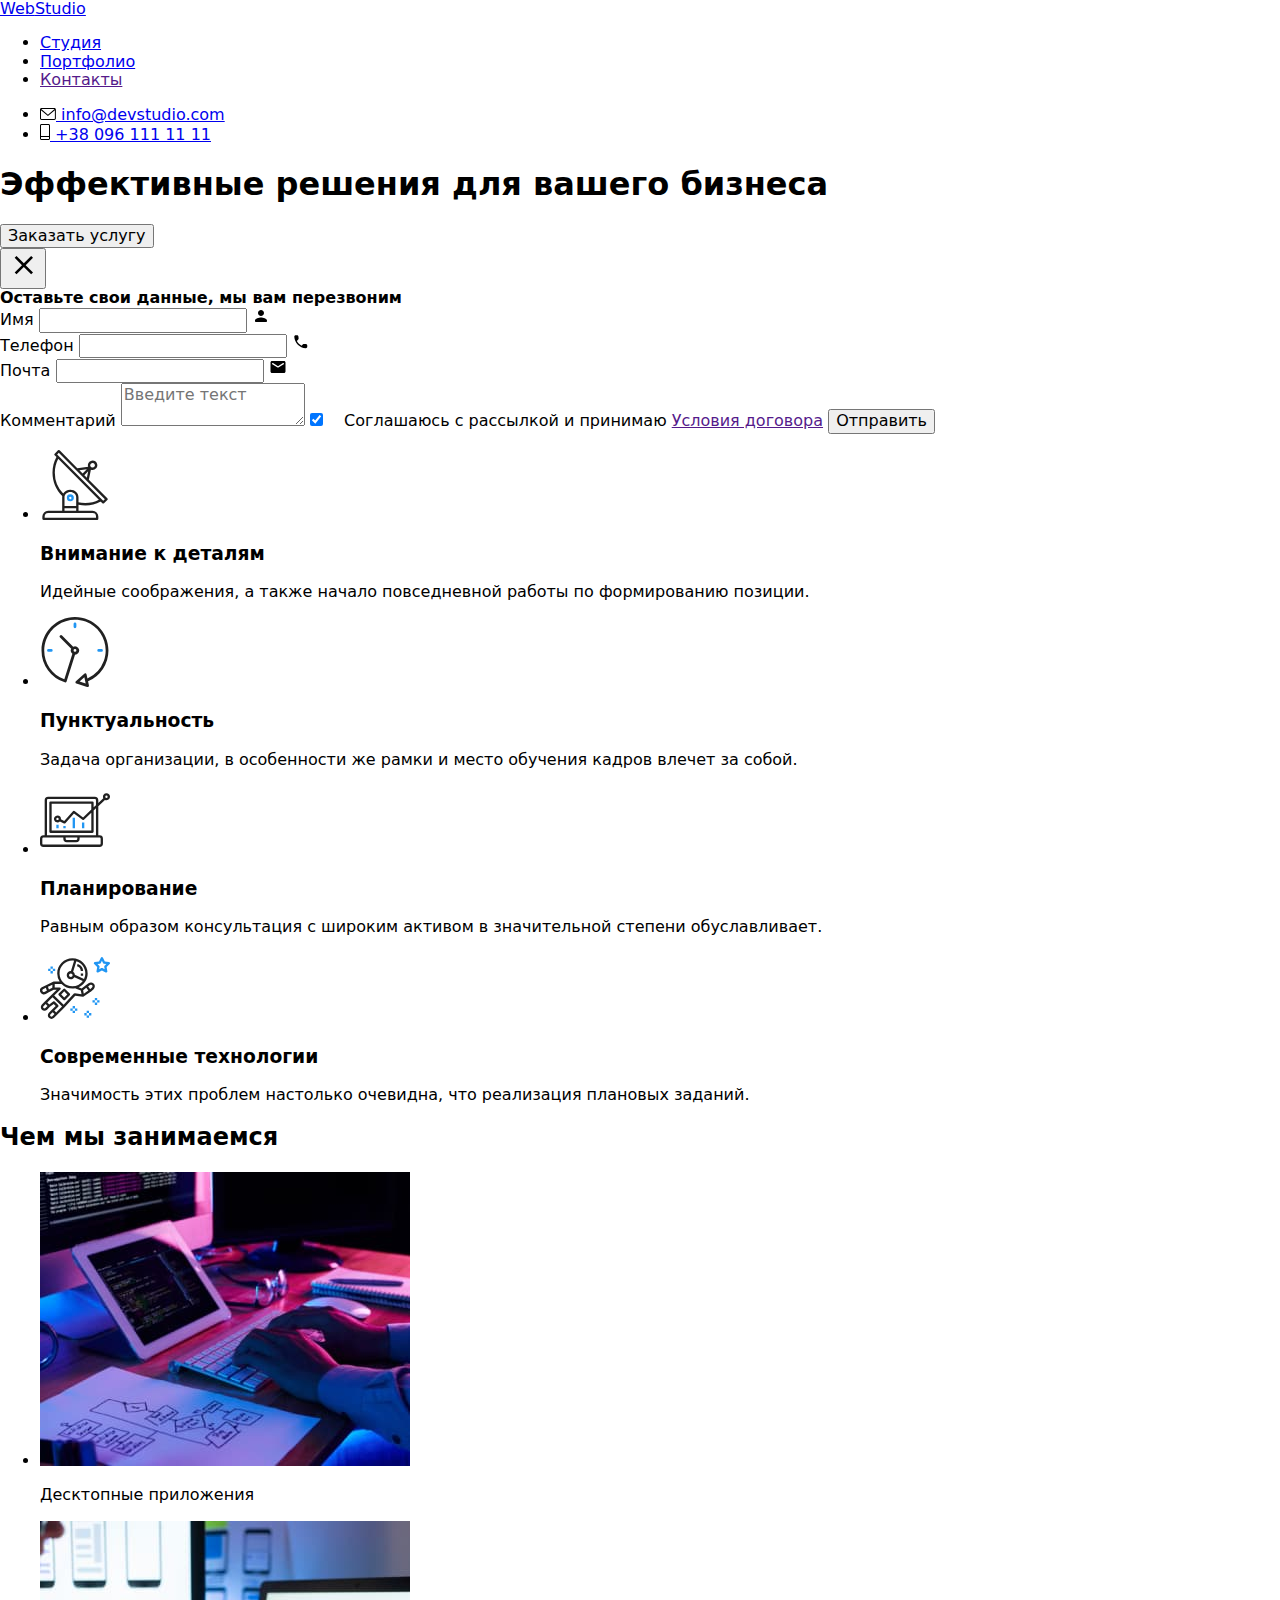
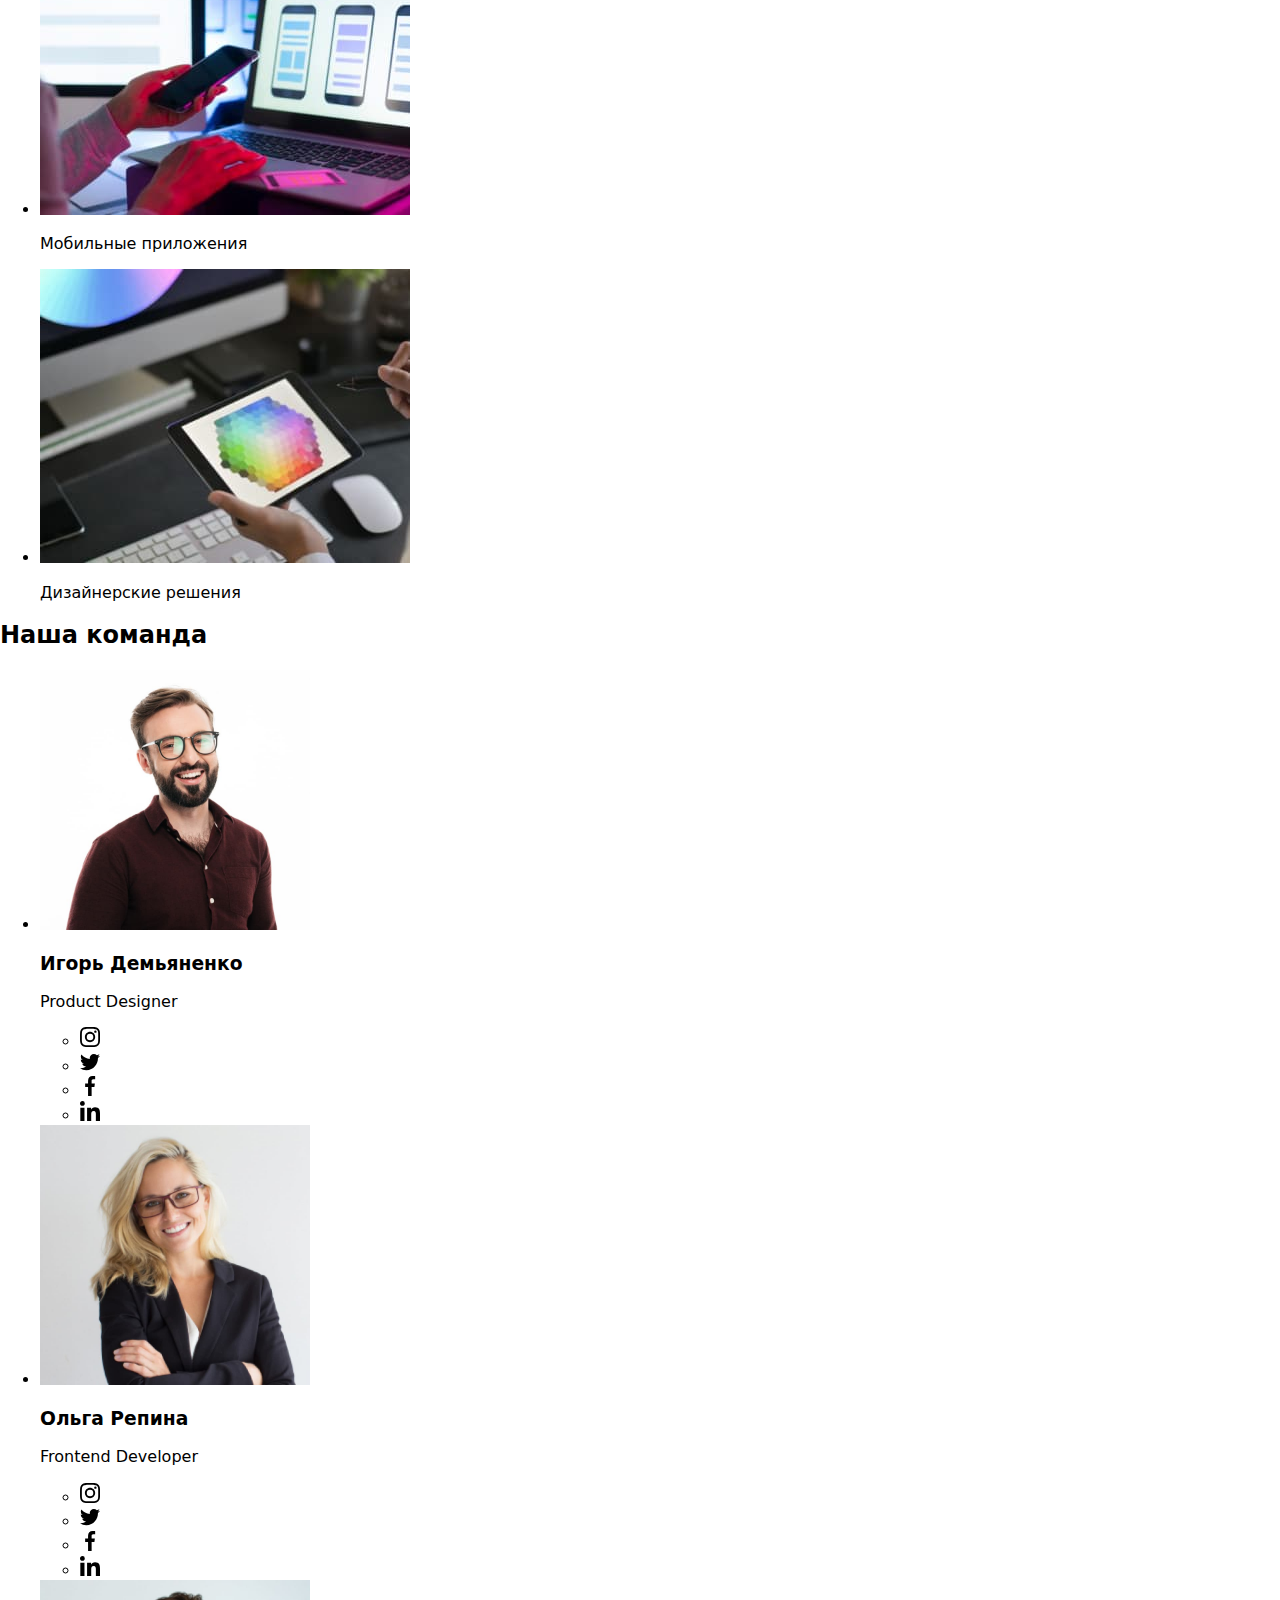
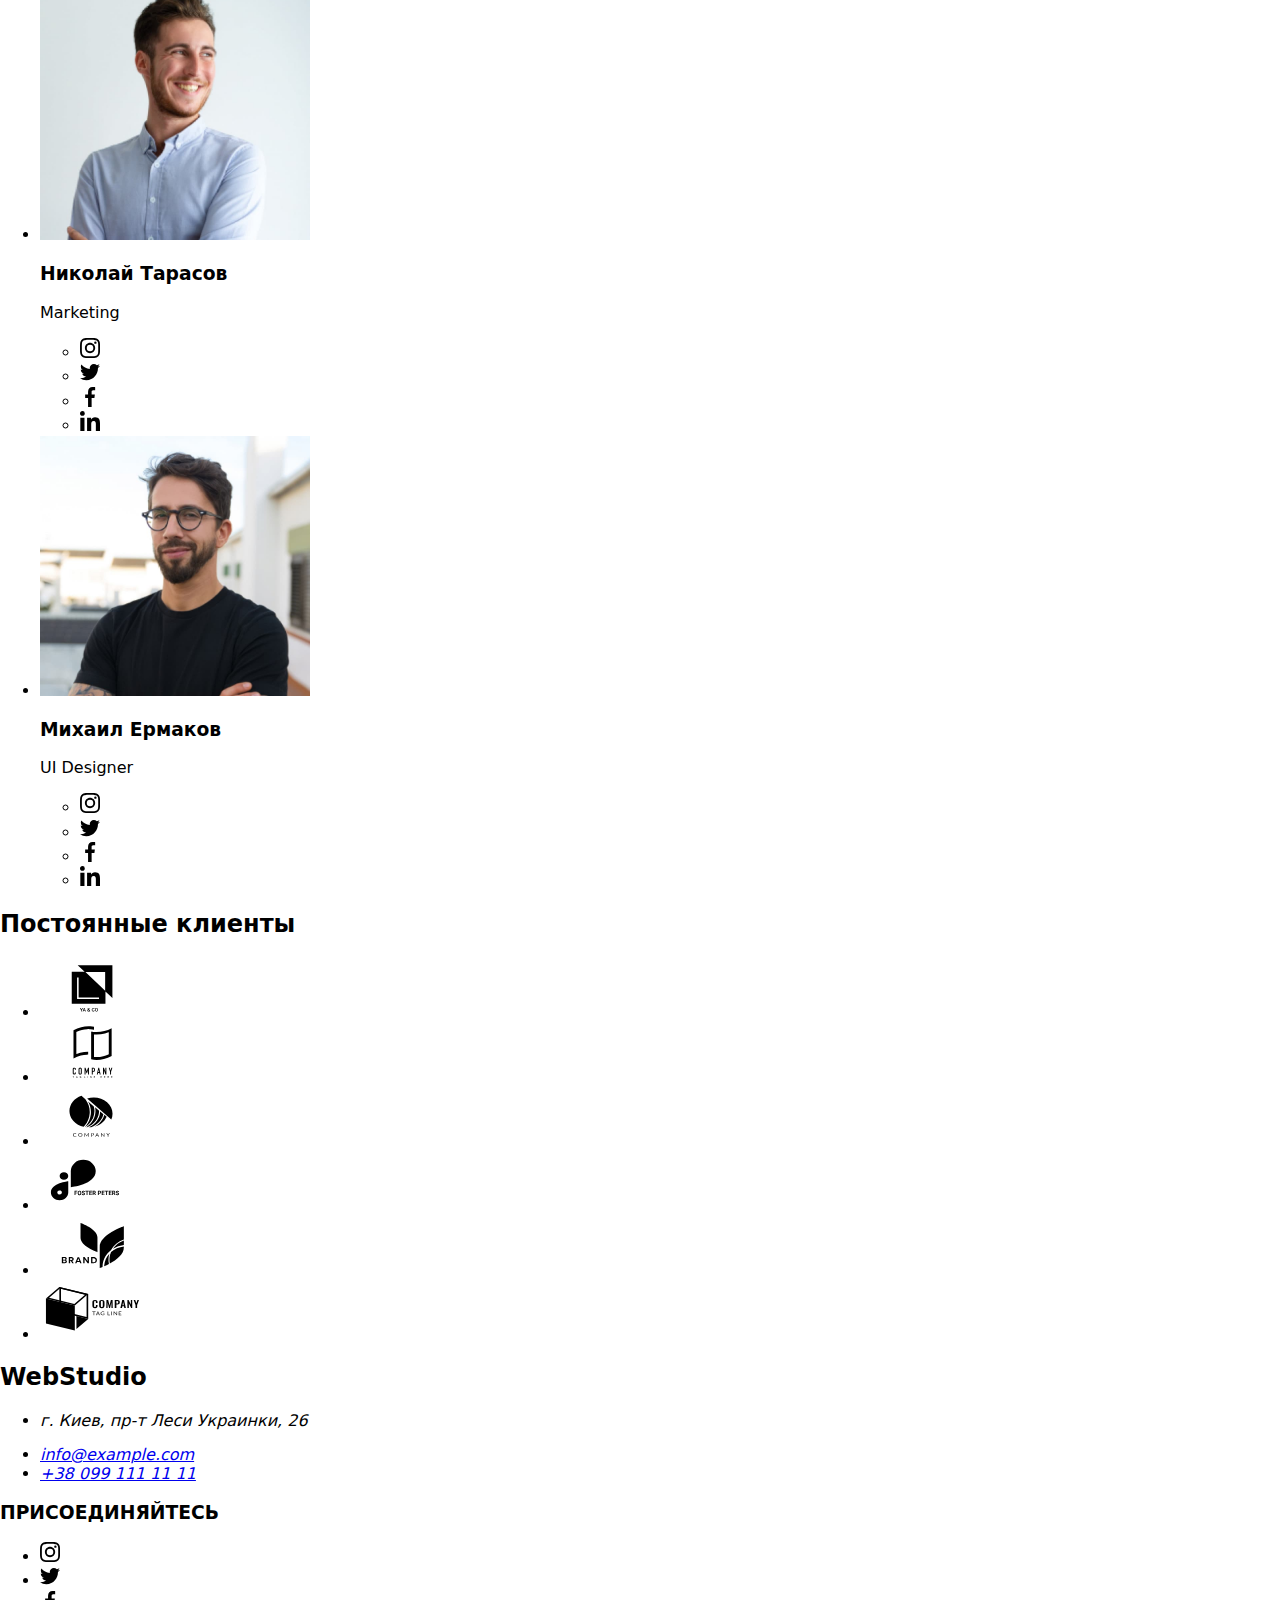
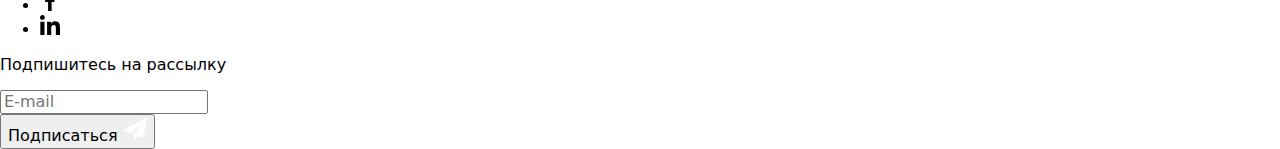
==== commit f486c496: "add SAAS, but don't work" ====
--- a/index.html
+++ b/index.html
@@ -15,7 +15,7 @@
       href="https://cdnjs.cloudflare.com/ajax/libs/modern-normalize/1.1.0/modern-normalize.min.css"
     />
     <!-- Custom styles -->
-    <link rel="stylesheet" href="./css/styles.css" />
+    <link rel="stylesheet" href="./css/main.min.css" />
   </head>
   <body class="body">
     <!--header-->
@@ -49,7 +49,7 @@
                 info@devstudio.com</a
               >
             </li>
-            <li class="link-contact">
+            <li class="header__link-contact">
               <a href="tel:+380961111111" class="header__link">
                 <svg class="header__icon" width="10" height="16">
                   <use href="./images/icons/sprite1.svg#icon-Vector"></use>
--- a/css/main.min.css
+++ b/css/main.min.css
@@ -0,0 +1 @@
+@import"./utils/_var.scss";@import"./components/_base.scss";@import"./components/_header.scss";@import"./components/_hero.scss";@import"./components/_features.scss";@import"./components/_activity.scss";@import"./components/_clients.scss";@import"./components/_footer.scss";@import"./components/_portfoliobtn.scss";@import"./components/_portfoliocards.scss"/*# sourceMappingURL=main.min.css.map */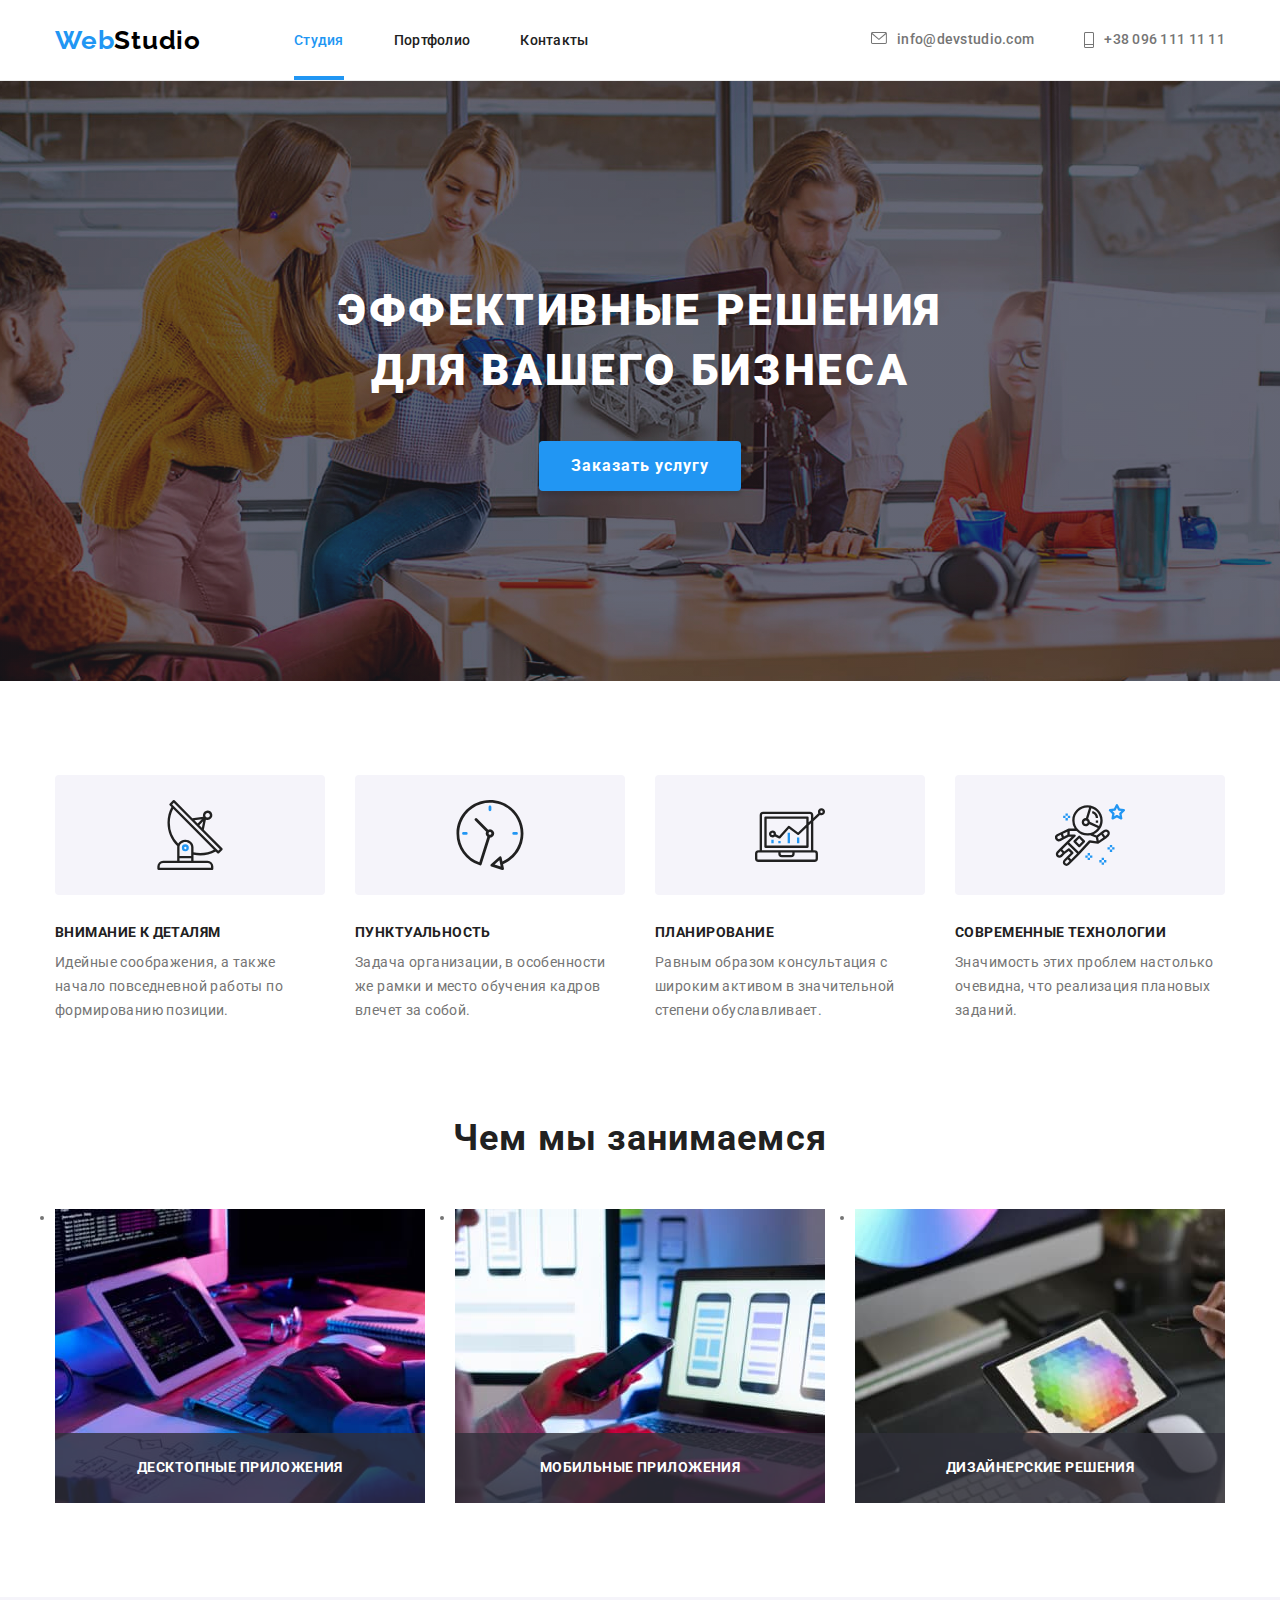
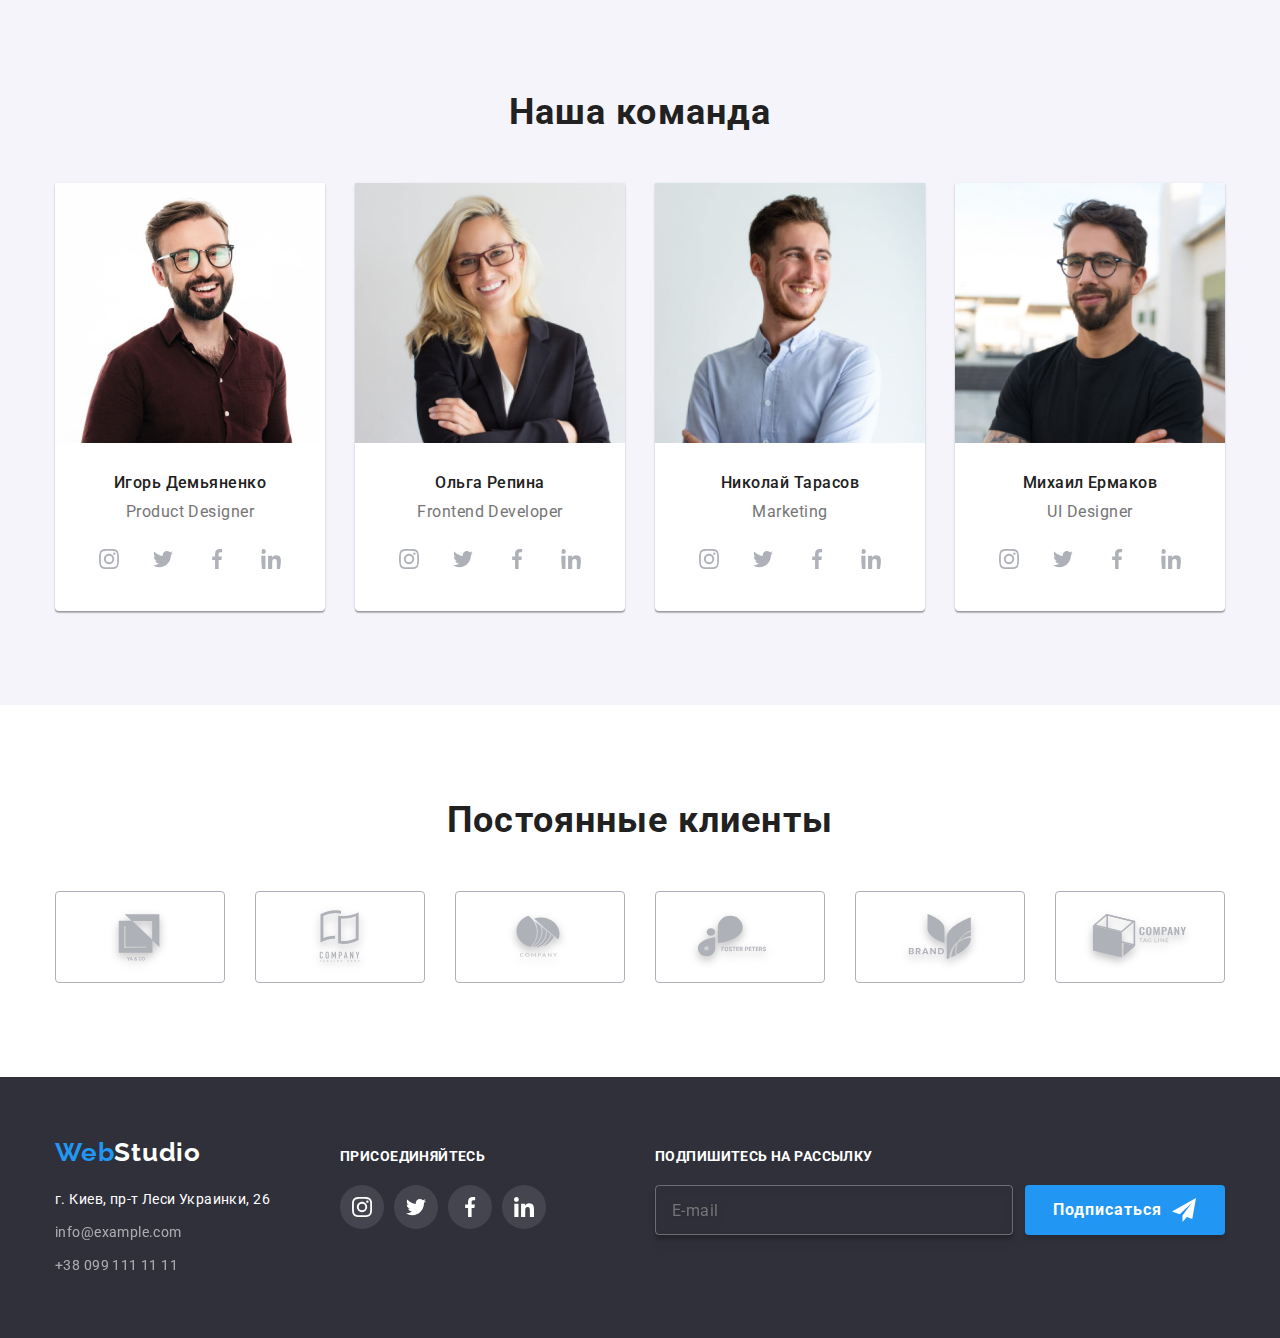
==== commit 2f40e339: "correct SASS, cjrrect checked in hero, finish variant" ====
--- a/index.html
+++ b/index.html
@@ -101,7 +101,7 @@
               <label class="hero__modal-comment" for="comment">Комментарий</label>
               <textarea class="hero__modal-textarea" name="comment" id="comment" placeholder="Введите текст"></textarea>
               <label class="hero__form-checkbox">
-                <input class="hero--visually-hidden hero__checkbox-input" type="checkbox" name="checkbox" checked="">
+                <input class="hero--visually-hidden hero__checkbox-input" type="checkbox" name="checkbox">
                 <span class="hero__checkbox-custom">
                   <svg class="hero__checkbox-icon" width="11" height="8">
                     <use href="./images/icons/sprite1.svg#icon-Vector_modal"></use>
--- a/css/main.min.css
+++ b/css/main.min.css
@@ -1 +1 @@
-@import"./utils/_var.scss";@import"./components/_base.scss";@import"./components/_header.scss";@import"./components/_hero.scss";@import"./components/_features.scss";@import"./components/_activity.scss";@import"./components/_clients.scss";@import"./components/_footer.scss";@import"./components/_portfoliobtn.scss";@import"./components/_portfoliocards.scss"/*# sourceMappingURL=main.min.css.map */+:root{--primary-text-color: #757575;--title-text-color: #212121;--link-text-color: #2196F3;--logo-text-studio-color: #000000;--accent-text-color: #FFFFFF;--primary-background-color: #FFFFFF;--background-footer: #2F303A;--button-color: #2196F3;--secondary-background-color: #F5F4FA;--list-background-color: #EEEEEE;--border-color: #ECECEC;--icon-color: #AFB1B8}html{-webkit-box-sizing:border-box;box-sizing:border-box}.container{width:1200px;padding-left:15px;padding-right:15px;margin-left:auto;margin-right:auto}.body{background-color:var(--primary-background-color);color:var(--primary-text-color);font-family:Roboto,sans-serif;font-size:14px;margin:0px}ul{padding:0;margin:0}h1,h2,h3,h4,h5,h6,p{margin:0}.header__container{border-bottom:1px;border:var(--border-color)}.header__menu{border-bottom:1px solid var(--border-color)}.header__nav-container{display:-webkit-box;display:-ms-flexbox;display:flex}.header__site-nav{display:-webkit-box;display:-ms-flexbox;display:flex;-webkit-box-align:center;-ms-flex-align:center;align-items:center;margin-right:auto}.header__list{display:-webkit-box;display:-ms-flexbox;display:flex;-webkit-box-align:center;-ms-flex-align:center;align-items:center;list-style-type:none;padding:0px;margin:0px}.header__logo{color:var(--link-text-color);font-family:"Raleway";font-weight:700;font-size:26px;line-height:1.19;letter-spacing:.03em;text-decoration:none;padding-top:24px;padding-bottom:24px;margin-right:93px}.header__studio{text-decoration:none}.header__studio{color:var(--logo-text-studio-color);font-family:"Raleway";font-weight:700;font-size:26px;line-height:1.19;letter-spacing:.03em}.header__nav-site-contact,.header__list-contact{margin-right:auto;margin-left:auto}.header__item{margin-right:50px}.header__item:last-child{margin-right:0px}.header__link,.header__title--active,.header__title{text-decoration:none;padding-top:32px;padding-bottom:32px}.header__title{color:var(--title-text-color);font-family:inherit;font-weight:500;line-height:1.14;letter-spacing:.02em;-webkit-transition:color 250ms cubic-bezier(0.4, 0, 0.2, 1);transition:color 250ms cubic-bezier(0.4, 0, 0.2, 1)}.header__title:hover,.header__title:focus{color:var(--link-text-color)}.header__title--active{color:var(--link-text-color);font-family:inherit;font-weight:500;line-height:1.14;letter-spacing:.02em;position:relative}.header__title--active::after{content:"";display:block;width:100%;height:4px;background-color:var(--link-text-color);position:absolute;bottom:0;left:0}.header__item:first-child{margin-left:0px}.header__item:last-child{margin-right:0px}.header__link-contact{margin-right:50px}.header__link-contact:last-child{margin-right:0px}.contact{-webkit-transition:color 250ms cubic-bezier(0.4, 0, 0.2, 1);transition:color 250ms cubic-bezier(0.4, 0, 0.2, 1)}.header__link{color:var(--primary-text-color);font-family:inherit;font-weight:500;font-size:14px;line-height:1.14;letter-spacing:.02em;display:-webkit-box;display:-ms-flexbox;display:flex;-webkit-transition:color 250ms cubic-bezier(0.4, 0, 0.2, 1);transition:color 250ms cubic-bezier(0.4, 0, 0.2, 1)}.header__link:hover,.header__link:focus{color:var(--link-text-color)}.header__icon{fill:currentColor;margin-right:10px;-webkit-transition:fill 250ms cubic-bezier(0.4, 0, 0.2, 1);transition:fill 250ms cubic-bezier(0.4, 0, 0.2, 1)}.header__icon:hover,.header__icon:focus{fill:currentColor}.hero{text-align:center;padding:200px 0;background-color:var(--background-footer);max-width:1600px;height:600px;margin-left:auto;margin-right:auto;background-image:-webkit-gradient(linear, left top, right top, from(rgba(47, 48, 58, 0.4)), to(rgba(47, 48, 58, 0.4))),url(../images/hero.jpg);background-image:linear-gradient(to right, rgba(47, 48, 58, 0.4), rgba(47, 48, 58, 0.4)),url(../images/hero.jpg);background-repeat:no-repeat;background-position:center;background-size:cover}.hero__title{color:var(--accent-text-color);font-weight:900;font-size:44px;line-height:1.36;letter-spacing:.06em;text-transform:uppercase;text-align:center;width:696px;margin-top:0px;margin-bottom:40px;margin-right:auto;margin-left:auto}.hero__button{color:var(--accent-text-color);background-color:var(--link-text-color);cursor:pointer;font-family:inherit;font-weight:700;font-size:16px;line-height:1.88;-webkit-box-shadow:0px 4px 4px rgba(0,0,0,.15);box-shadow:0px 4px 4px rgba(0,0,0,.15);border-radius:4px;letter-spacing:.06em;border:rgba(0,0,0,0);padding:10px 32px}.hero--is-hidden{visibility:hidden;opacity:0;pointer-events:none}.hero__backdrop{position:fixed;left:0;top:0;width:100%;height:100%;-webkit-transition:opacity 250ms cubic-bezier(0.4, 0, 0.2, 1),visibility 250ms cubic-bezier(0.4, 0, 0.2, 1);transition:opacity 250ms cubic-bezier(0.4, 0, 0.2, 1),visibility 250ms cubic-bezier(0.4, 0, 0.2, 1);background:rgba(0,0,0,.2);z-index:5}.hero__modal{position:absolute;top:50%;left:50%;padding:40px;-webkit-transform:translate(-50%, -50%);transform:translate(-50%, -50%);width:528px;height:581px;background-color:var(--accent-text-color);-webkit-box-shadow:0px 1px 3px rgba(0,0,0,.12),0px 1px 1px rgba(0,0,0,.14),0px 2px 1px rgba(0,0,0,.2);box-shadow:0px 1px 3px rgba(0,0,0,.12),0px 1px 1px rgba(0,0,0,.14),0px 2px 1px rgba(0,0,0,.2);border-radius:4px}.hero__modal-text{font-style:normal;font-weight:700;font-size:20px;line-height:1.15;text-align:center;letter-spacing:.03em;color:var(--title-text-color);margin-top:40px}.hero__modal-contact-container{display:block;position:relative;margin-bottom:10px;-webkit-transition:color 250ms cubic-bezier(0.4, 0, 0.2, 1);transition:color 250ms cubic-bezier(0.4, 0, 0.2, 1)}.hero__modal-contact-container:hover,.hero__modal-contact-container:focus{color:var(--link-text-color)}.hero__modal-contact{display:-webkit-box;display:-ms-flexbox;display:flex;margin-top:12px;margin-bottom:4px;font-size:12px;line-height:1.17;letter-spacing:.01em;color:var(--primary-text-color)}.hero__contact-input{width:100%;height:40px;padding-top:4px;padding-right:6px;padding-bottom:4px;padding-left:42px;border:1px solid rgba(33,33,33,.2);border-radius:4px;cursor:pointer;-webkit-transition:border 250ms cubic-bezier(0.4, 0, 0.2, 1);transition:border 250ms cubic-bezier(0.4, 0, 0.2, 1)}.hero__contact-input:hover,.hero__contact-input:focus{border:1px solid var(--link-text-color);outline:none}.hero__modal-icon{position:absolute;left:12px;-webkit-transform:translateY(11px);transform:translateY(11px);fill:var(--title-text-color);-webkit-transition:fill 250ms cubic-bezier(0.4, 0, 0.2, 1);transition:fill 250ms cubic-bezier(0.4, 0, 0.2, 1)}.hero__modal-icon:hover,.hero__modal-icon:focus{fill:var(--link-text-color)}.hero__modal-comment{display:-webkit-box;display:-ms-flexbox;display:flex;margin-bottom:4px;font-weight:400;font-size:12px;line-height:1.67;letter-spacing:.01em;color:var(--primary-text-color)}.hero__modal-textarea{display:block;width:100%;height:120px;margin-bottom:20px;padding:12px 16px;font-weight:400;font-size:14px;line-height:1.14;letter-spacing:.01em;color:rgba(117,117,117,.5);border:1px solid rgba(33,33,33,.2);border-radius:4px;cursor:pointer;resize:none;-webkit-transition:border 250ms cubic-bezier(0.4, 0, 0.2, 1);transition:border 250ms cubic-bezier(0.4, 0, 0.2, 1)}.hero__modal-textarea:hover,.hero__modal-textarea:focus{border:1px solid var(--link-text-color)}.hero__form-checkbox{display:-webkit-box;display:-ms-flexbox;display:flex;-webkit-box-align:center;-ms-flex-align:center;align-items:center;-webkit-box-pack:center;-ms-flex-pack:center;justify-content:center;gap:7px;margin-bottom:30px}.hero--visually-hidden{position:absolute;width:1px;height:1px;margin:-1px;padding:0;overflow:hidden;border:0;clip:rect(0 0 0 0)}.hero__checkbox-input:checked+.hero__checkbox-custom{background-color:var(--link-text-color);outline:2px solid var(--link-text-color)}.hero__checkbox-custom{display:-webkit-inline-box;display:-ms-inline-flexbox;display:inline-flex;-webkit-box-align:center;-ms-flex-align:center;align-items:center;-webkit-box-pack:center;-ms-flex-pack:center;justify-content:center;width:16px;height:15px;outline:2px solid var(--title-text-color);outline-offset:-2px;border-radius:2px;-webkit-transition:outline-color 250ms cubic-bezier(0.4, 0, 0.2, 1);transition:outline-color 250ms cubic-bezier(0.4, 0, 0.2, 1)}.hero__text-agreed{font-weight:400;font-size:14px;line-height:1.71;letter-spacing:.03em;color:var(--primary-text-color)}.hero__modal--send{display:-webkit-box;display:-ms-flexbox;display:flex;-webkit-box-align:center;-ms-flex-align:center;align-items:center;-webkit-box-pack:center;-ms-flex-pack:center;justify-content:center;margin-right:auto;margin-left:auto;width:200px;height:50px;font-weight:700;font-size:16px;line-height:1.88;letter-spacing:.06em;color:var(--accent-text-color);background:var(--button-color);-webkit-box-shadow:0px 4px 4px rgba(0,0,0,.15);box-shadow:0px 4px 4px rgba(0,0,0,.15);border-radius:4px;border:none;cursor:pointer;-webkit-transition:background-color 250ms cubic-bezier(0.4, 0, 0.2, 1),-webkit-box-shadow 250ms cubic-bezier(0.4, 0, 0.2, 1);transition:background-color 250ms cubic-bezier(0.4, 0, 0.2, 1),-webkit-box-shadow 250ms cubic-bezier(0.4, 0, 0.2, 1);transition:box-shadow 250ms cubic-bezier(0.4, 0, 0.2, 1),background-color 250ms cubic-bezier(0.4, 0, 0.2, 1);transition:box-shadow 250ms cubic-bezier(0.4, 0, 0.2, 1),background-color 250ms cubic-bezier(0.4, 0, 0.2, 1),-webkit-box-shadow 250ms cubic-bezier(0.4, 0, 0.2, 1)}.hero__modal--send:hover,.hero__modal--send:focus{background-color:#188ce8;-webkit-box-shadow:0px 4px 4px rgba(0,0,0,.15);box-shadow:0px 4px 4px rgba(0,0,0,.15)}.hero__modal-link{font-weight:400;font-size:14px;line-height:1.71;letter-spacing:.03em;-webkit-text-decoration-line:underline;text-decoration-line:underline;color:var(--link-text-color)}.hero--closes{position:absolute;top:8px;right:8px;display:-webkit-box;display:-ms-flexbox;display:flex;-webkit-box-align:center;-ms-flex-align:center;align-items:center;-webkit-box-pack:center;-ms-flex-pack:center;justify-content:center;width:30px;height:30px;border:1px solid rgba(0,0,0,.1);border-radius:50%;background:rgba(0,0,0,0);cursor:pointer}.hero--closes:hover,.hero--closes:focus{fill:var(--link-text-color)}.hero__modal--close{height:11px;width:11px}.hero__modal--close:hover,.hero__modal--close:focus{fill:var(--link-text-color)}.feature__section{padding-top:94px;padding-bottom:94px}.feature__list{display:-webkit-box;display:-ms-flexbox;display:flex;-webkit-box-align:center;-ms-flex-align:center;align-items:center;text-decoration:none;list-style-type:none}.feature__iconfill{width:270px;height:120px;margin-bottom:30px;background-color:var(--secondary-background-color);border-radius:4px;display:-webkit-box;display:-ms-flexbox;display:flex;-webkit-box-align:center;-ms-flex-align:center;align-items:center;-webkit-box-pack:center;-ms-flex-pack:center;justify-content:center}.feature__item{padding:0px;margin-right:30px;text-decoration:none}.feature__item:last-child{margin-right:0px}.feature__list-item{width:270px;text-decoration:none}.feature__title{color:var(--title-text-color);font-weight:700;line-height:1.14;font-size:14px;letter-spacing:.03em;text-transform:uppercase;margin-bottom:10px}.feature__text{line-height:1.71;letter-spacing:.03em}.activity__section{padding-bottom:94px;margin-top:0px}.activity__items{display:-webkit-box;display:-ms-flexbox;display:flex;-webkit-box-pack:center;-ms-flex-pack:center;justify-content:center}.activity__section-title{color:var(--title-text-color);font-weight:700;font-size:36px;line-height:1.17;text-align:center;letter-spacing:.03em;margin-top:0px;margin-bottom:50px}.activity__list-all{display:-webkit-box;display:-ms-flexbox;display:flex;-webkit-box-align:center;-ms-flex-align:center;align-items:center}.activity__card{position:relative;margin:0}.activity__card img{display:block;max-width:100%}.activity__position{position:absolute;left:0;bottom:0;display:-webkit-box;display:-ms-flexbox;display:flex;width:100%;padding-top:27px;padding-bottom:27px;-webkit-box-pack:center;-ms-flex-pack:center;justify-content:center;-webkit-box-align:center;-ms-flex-align:center;align-items:center;color:var(--accent-text-color);background-color:rgba(47,48,58,.8)}.activity__position-text{font-weight:700;font-size:14px;line-height:1.14;text-align:center;letter-spacing:.03em;text-transform:uppercase;color:var(--accent-text-color);margin:0}.activity__list:not(:last-child){margin-right:30px}.team{background-color:var(--secondary-background-color);padding-top:94px;padding-bottom:94px;margin-bottom:0px}.team__section-title{color:var(--title-text-color);font-weight:700;font-size:36px;line-height:1.17;text-align:center;letter-spacing:.03em;margin-top:0px;margin-bottom:50px}.team__list-all{display:-webkit-box;display:-ms-flexbox;display:flex;-webkit-box-align:center;-ms-flex-align:center;align-items:center;list-style-type:none;text-decoration:none}.team__list{list-style-type:none;text-decoration:none;list-style-type:none;text-decoration:none;background-color:var(--primary-background-color);-webkit-box-shadow:0px 1px 3px rgba(0,0,0,.12),0px 1px 1px rgba(0,0,0,.14),0px 2px 1px rgba(0,0,0,.2);box-shadow:0px 1px 3px rgba(0,0,0,.12),0px 1px 1px rgba(0,0,0,.14),0px 2px 1px rgba(0,0,0,.2);border-radius:0px 0px 4px 4px}.team__list:not(:last-child){margin-right:30px}.team__section-title{margin-bottom:50px}.team__list img{display:block;max-width:100%;height:auto}.team__description{margin-top:30px}.team__name{color:var(--title-text-color);font-family:inherit;font-weight:500;font-size:16px;line-height:1.19;text-align:center;letter-spacing:.03em;margin-bottom:10px}.team__text{font-family:inherit;font-size:16px;line-height:1.19;text-align:center;letter-spacing:.03em;margin-bottom:16px}.team__socialicons-list{margin-left:32px;margin-bottom:30px}.team__social-icons{text-decoration:none;fill:currentColor;width:44px;height:44px;border-radius:50%;-webkit-transition:fill 250ms cubic-bezier(0.4, 0, 0.2, 1);transition:fill 250ms cubic-bezier(0.4, 0, 0.2, 1)}.team__social-icons:hover,.team__social-icons:focus{fill:currentColor}.team__icons{margin-right:10px;text-decoration:none}.team__link:hover .team__icons,.team__link:focus .team__icons{border-radius:50%;background-color:#2196f3;color:var(--accent-text-color)}.team__icons:last-child{margin-right:0px}.team__link{color:var(--primary-text-color);font-family:inherit;text-decoration:none;font-weight:500;font-size:14px;line-height:1.14;letter-spacing:.02em;padding-top:32px;padding-bottom:32px;-webkit-transition:color 250ms cubic-bezier(0.4, 0, 0.2, 1);transition:color 250ms cubic-bezier(0.4, 0, 0.2, 1)}.team__link:hover,.team__link:focus{color:var(--link-text-color)}.team__social-link{display:-webkit-box;display:-ms-flexbox;display:flex;-webkit-box-pack:center;-ms-flex-pack:center;justify-content:center;-webkit-box-align:center;-ms-flex-align:center;align-items:center;width:44px;height:44px;border-radius:50%;padding:12px;color:var(--icon-color);-webkit-transition:border-radius 250ms cubic-bezier(0.4, 0, 0.2, 1),background-color 250ms cubic-bezier(0.4, 0, 0.2, 1),color 250ms cubic-bezier(0.4, 0, 0.2, 1);transition:border-radius 250ms cubic-bezier(0.4, 0, 0.2, 1),background-color 250ms cubic-bezier(0.4, 0, 0.2, 1),color 250ms cubic-bezier(0.4, 0, 0.2, 1)}.team__social-link:hover,.team__social-link:focus{border-radius:50%;background-color:#2196f3;color:var(--accent-text-color)}.client__section{padding-top:94px;padding-bottom:94px;margin-bottom:0px}.client__section-title{color:var(--title-text-color);font-weight:700;font-size:36px;line-height:1.17;text-align:center;letter-spacing:.03em;margin-top:0px;margin-bottom:50px}.client__list{display:-webkit-box;display:-ms-flexbox;display:flex;-webkit-box-align:center;-ms-flex-align:center;align-items:center;list-style-type:none;text-decoration:none}.clients__link{color:var(--primary-text-color);font-family:inherit;text-decoration:none;font-weight:500;font-size:14px;line-height:1.14;letter-spacing:.02em;-webkit-filter:drop-shadow(0px 4px 4px rgba(0, 0, 0, 0.25));filter:drop-shadow(0px 4px 4px rgba(0, 0, 0, 0.25));width:100%;height:100%;display:-webkit-box;display:-ms-flexbox;display:flex;-webkit-box-align:center;-ms-flex-align:center;align-items:center;-webkit-box-pack:center;-ms-flex-pack:center;justify-content:center;color:var(--icon-color);-webkit-transition:fill 250ms cubic-bezier(0.4, 0, 0.2, 1),color 250ms cubic-bezier(0.4, 0, 0.2, 1);transition:fill 250ms cubic-bezier(0.4, 0, 0.2, 1),color 250ms cubic-bezier(0.4, 0, 0.2, 1)}.clients__link:hover,.clients__link:focus{fill:var(--icon-color);color:var(--link-text-color)}.client__icons{margin-right:30px;width:170px;height:92px;display:-webkit-box;display:-ms-flexbox;display:flex;-webkit-box-align:center;-ms-flex-align:center;align-items:center;-webkit-box-pack:center;-ms-flex-pack:center;justify-content:center;border:1px solid var(--icon-color);border-radius:4px;-webkit-transition:border 250ms cubic-bezier(0.4, 0, 0.2, 1),border-radius 250ms cubic-bezier(0.4, 0, 0.2, 1);transition:border 250ms cubic-bezier(0.4, 0, 0.2, 1),border-radius 250ms cubic-bezier(0.4, 0, 0.2, 1)}.client__icons:hover,.client__icons:focus{border:1px solid #2196f3;border-radius:4px}.client__social-icons{fill:currentColor;-webkit-transition:fill 250ms cubic-bezier(0.4, 0, 0.2, 1);transition:fill 250ms cubic-bezier(0.4, 0, 0.2, 1)}.client__social-icons:hover,.client__social-icons:focus{fill:currentColor}.client__icons:last-child{margin-right:0px}.footer__section{background-color:var(--background-footer);padding-top:60px;padding-bottom:60px}.footer__ancors{display:-webkit-box;display:-ms-flexbox;display:flex;-webkit-box-align:baseline;-ms-flex-align:baseline;align-items:baseline}.footer__logo{color:var(--link-text-color);font-family:"Raleway";font-weight:700;font-size:26px;line-height:1.19;letter-spacing:.03em;text-decoration:none;padding:0;margin-bottom:20px;margin-top:0px;margin-right:0}.footer__studio{color:var(--primary-background-color);font-family:"Raleway";font-style:normal;font-weight:700;font-size:26px;line-height:1.19;letter-spacing:.03em}.footer__address{color:var(--accent-text-color);font-style:normal;font-weight:400;font-size:14px;line-height:1.71;letter-spacing:.03em;margin-bottom:9px}.footer__socialicons{margin:0}.footer__icons{margin-right:10px;text-decoration:none}.footer__link{display:-webkit-box;display:-ms-flexbox;display:flex;-webkit-box-align:center;-ms-flex-align:center;align-items:center;-webkit-box-pack:center;-ms-flex-pack:center;justify-content:center;fill:var(--accent-text-color);width:44px;height:44px;border-radius:50%;background:rgba(255,255,255,.1);-webkit-transition:fill 250ms cubic-bezier(0.4, 0, 0.2, 1),background-color 250ms cubic-bezier(0.4, 0, 0.2, 1);transition:fill 250ms cubic-bezier(0.4, 0, 0.2, 1),background-color 250ms cubic-bezier(0.4, 0, 0.2, 1)}.footer__link:hover,.footer__link:focus{fill:var(--accent-text-color);background-color:#2196f3}.footer__connect-icons{fill:var(--accent-text-color);-webkit-transition:fill 250ms cubic-bezier(0.4, 0, 0.2, 1);transition:fill 250ms cubic-bezier(0.4, 0, 0.2, 1)}.footer__connect-icons:hover,.footer__connect-icons:focus{fill:var(--accent-text-color)}.footer__contact-container{margin-right:70px}.footer__list{display:-webkit-box;display:-ms-flexbox;display:flex;-webkit-box-align:center;-ms-flex-align:center;align-items:center;list-style-type:none;text-decoration:none}.footer__address-list{display:-webkit-box;display:-ms-flexbox;display:flex;-webkit-box-orient:vertical;-webkit-box-direction:normal;-ms-flex-direction:column;flex-direction:column;-webkit-box-align:start;-ms-flex-align:start;align-items:flex-start;list-style-type:none;text-decoration:none}.footer__contact-list:not(:last-child){margin-bottom:9px}.footer__contact{color:var(--accent-text-color);opacity:.6;font-style:normal;font-weight:400;font-size:14px;line-height:1.71;letter-spacing:.03em;text-decoration:none}.footer__title{color:var(--accent-text-color);margin-bottom:20px;font-weight:700;font-size:14px;line-height:1.14;letter-spacing:.03em;text-transform:uppercase;text-decoration:none}.footer__subscribe{position:relative;margin-left:auto}.footer__title-send{margin-bottom:20px;font-style:normal;font-weight:700;font-size:14px;line-height:1.14;letter-spacing:.03em;text-transform:uppercase;color:var(--accent-text-color)}.footer__form{display:-webkit-box;display:-ms-flexbox;display:flex}.footer__mail{position:relative}.footer__input-mail{display:-webkit-box;display:-ms-flexbox;display:flex;-webkit-box-align:center;-ms-flex-align:center;align-items:center;width:358px;height:50px;margin-right:12px;padding:15px 16px;font-weight:400;font-size:16px;line-height:1.25;letter-spacing:.03em;color:var(--accent-text-color);-webkit-box-shadow:0px 4px 4px rgba(0,0,0,.25);box-shadow:0px 4px 4px rgba(0,0,0,.25);background-color:rgba(0,0,0,0);border:1px solid rgba(255,255,255,.3);-webkit-filter:drop-shadow(0px 4px 4px rgba(0, 0, 0, 0.15));filter:drop-shadow(0px 4px 4px rgba(0, 0, 0, 0.15));border-radius:4px}.footer__btn{display:-webkit-box;display:-ms-flexbox;display:flex;-webkit-box-align:center;-ms-flex-align:center;align-items:center;text-align:center;padding:10px 28px;width:200px;height:50px;font-weight:700;font-size:16px;line-height:1.88;letter-spacing:.06em;color:var(--accent-text-color);background:var(--button-color);border:none;-webkit-box-shadow:0px 4px 4px rgba(0,0,0,.15);box-shadow:0px 4px 4px rgba(0,0,0,.15);border-radius:4px;text-transform:none}.footer__icon-btn{margin-left:10px;top:10;right:0;-webkit-transform:translateY(0);transform:translateY(0)}.portfolio__btn-list{display:-webkit-box;display:-ms-flexbox;display:flex;-webkit-box-pack:center;-ms-flex-pack:center;justify-content:center;margin-bottom:50px;text-decoration:none;list-style-type:none}.portfolio__list{display:-webkit-box;display:-ms-flexbox;display:flex;-webkit-box-align:center;-ms-flex-align:center;align-items:center;text-decoration:none;list-style-type:none}.portfolio__btn{background-color:var(--secondary-background-color);color:var(--title-text-color);cursor:pointer;font-family:inherit;font-weight:500;font-size:16px;line-height:1.63;text-align:center;letter-spacing:.03em;margin-left:8px;padding:6px 22px;border-radius:4px;border:var(--secondary-background-color);-webkit-transition:color 250ms cubic-bezier(0.4, 0, 0.2, 1),background-color 250ms cubic-bezier(0.4, 0, 0.2, 1);transition:color 250ms cubic-bezier(0.4, 0, 0.2, 1),background-color 250ms cubic-bezier(0.4, 0, 0.2, 1)}.portfolio__btn:hover,.portfolio__btn::after{color:var(--accent-text-color);background-color:var(--link-text-color)}.portfolio--current-button{color:var(--accent-text-color);background-color:var(--link-text-color);font-family:inherit;font-weight:500;font-size:16px;line-height:1.63;text-align:center;letter-spacing:.03em;display:inline-block;padding:6px 22px;border-radius:4px;border:var(--link-text-color)}.portfolio__section{padding-top:94px;padding-bottom:94px}.portfolio__container{margin:0px;padding:0px}.portfolio__container>.portfolio__list{display:-webkit-box;display:-ms-flexbox;display:flex;-ms-flex-wrap:wrap;flex-wrap:wrap}.portfolio__card-list{width:370px;margin-right:30px;margin-bottom:30px;text-decoration:none;list-style-type:none;border:1px;border:var(--list-background-color);border-bottom:1px solid var(--list-background-color);-webkit-transition:-webkit-box-shadow 250ms cubic-bezier(0.4, 0, 0.2, 1);transition:-webkit-box-shadow 250ms cubic-bezier(0.4, 0, 0.2, 1);transition:box-shadow 250ms cubic-bezier(0.4, 0, 0.2, 1);transition:box-shadow 250ms cubic-bezier(0.4, 0, 0.2, 1), -webkit-box-shadow 250ms cubic-bezier(0.4, 0, 0.2, 1)}.portfolio__card-list:hover,.portfolio__card-list:focus{-webkit-box-shadow:0px 1px 1px rgba(0,0,0,.12),0px 4px 4px rgba(0,0,0,.06),1px 4px 6px rgba(0,0,0,.16);box-shadow:0px 1px 1px rgba(0,0,0,.12),0px 4px 4px rgba(0,0,0,.06),1px 4px 6px rgba(0,0,0,.16)}.portfolio__card-list:nth-child(3n){margin-right:0px}.portfolio__card-list:nth-last-child(-n+3){margin-bottom:0px}.portfolio__card-list a img{display:block;max-width:100%;height:auto}.portfolio__ancor{text-decoration:none;-webkit-transition:opacity 250ms cubic-bezier(0.4, 0, 0.2, 1),-webkit-transform 250ms cubic-bezier(0.4, 0, 0.2, 1);transition:opacity 250ms cubic-bezier(0.4, 0, 0.2, 1),-webkit-transform 250ms cubic-bezier(0.4, 0, 0.2, 1);transition:opacity 250ms cubic-bezier(0.4, 0, 0.2, 1),transform 250ms cubic-bezier(0.4, 0, 0.2, 1);transition:opacity 250ms cubic-bezier(0.4, 0, 0.2, 1),transform 250ms cubic-bezier(0.4, 0, 0.2, 1),-webkit-transform 250ms cubic-bezier(0.4, 0, 0.2, 1)}.portfolio__inscription{padding:20px 24px;border-bottom:1px solid var(--list-background-color);border-right:1px solid var(--list-background-color);border-left:1px solid var(--list-background-color)}.portfolio__title{color:var(--title-text-color);font-family:inherit;font-weight:700;font-size:18px;line-height:2;letter-spacing:.06em;text-decoration:none;margin-bottom:4px}.portfolio__text{color:var(--primary-text-color);font-family:inherit;font-size:16px;line-height:1.88;letter-spacing:.03em;text-decoration:none}.portfolio__text-position{position:relative;overflow:hidden}.portfolio__text-item{display:block;width:100%;height:100%;overflow:auto;padding-top:63px;padding-right:24px;padding-bottom:63px;padding-left:24px;position:absolute;top:0;left:0;-webkit-transform:translateY(100%);transform:translateY(100%);-webkit-transition:opacity 250ms cubic-bezier(0.4, 0, 0.2, 1),-webkit-transform 250ms cubic-bezier(0.4, 0, 0.2, 1);transition:opacity 250ms cubic-bezier(0.4, 0, 0.2, 1),-webkit-transform 250ms cubic-bezier(0.4, 0, 0.2, 1);transition:transform 250ms cubic-bezier(0.4, 0, 0.2, 1),opacity 250ms cubic-bezier(0.4, 0, 0.2, 1);transition:transform 250ms cubic-bezier(0.4, 0, 0.2, 1),opacity 250ms cubic-bezier(0.4, 0, 0.2, 1),-webkit-transform 250ms cubic-bezier(0.4, 0, 0.2, 1);background-color:rgba(33,150,243,.9);font-size:18px;line-height:1.56;letter-spacing:.03em;color:var(--accent-text-color);opacity:0}.portfolio__ancor:hover .portfolio__text-item,.portfolio__ancor:focus .portfolio__text-item{opacity:1;-webkit-transform:translateY(0);transform:translateY(0)}/*# sourceMappingURL=main.min.css.map */